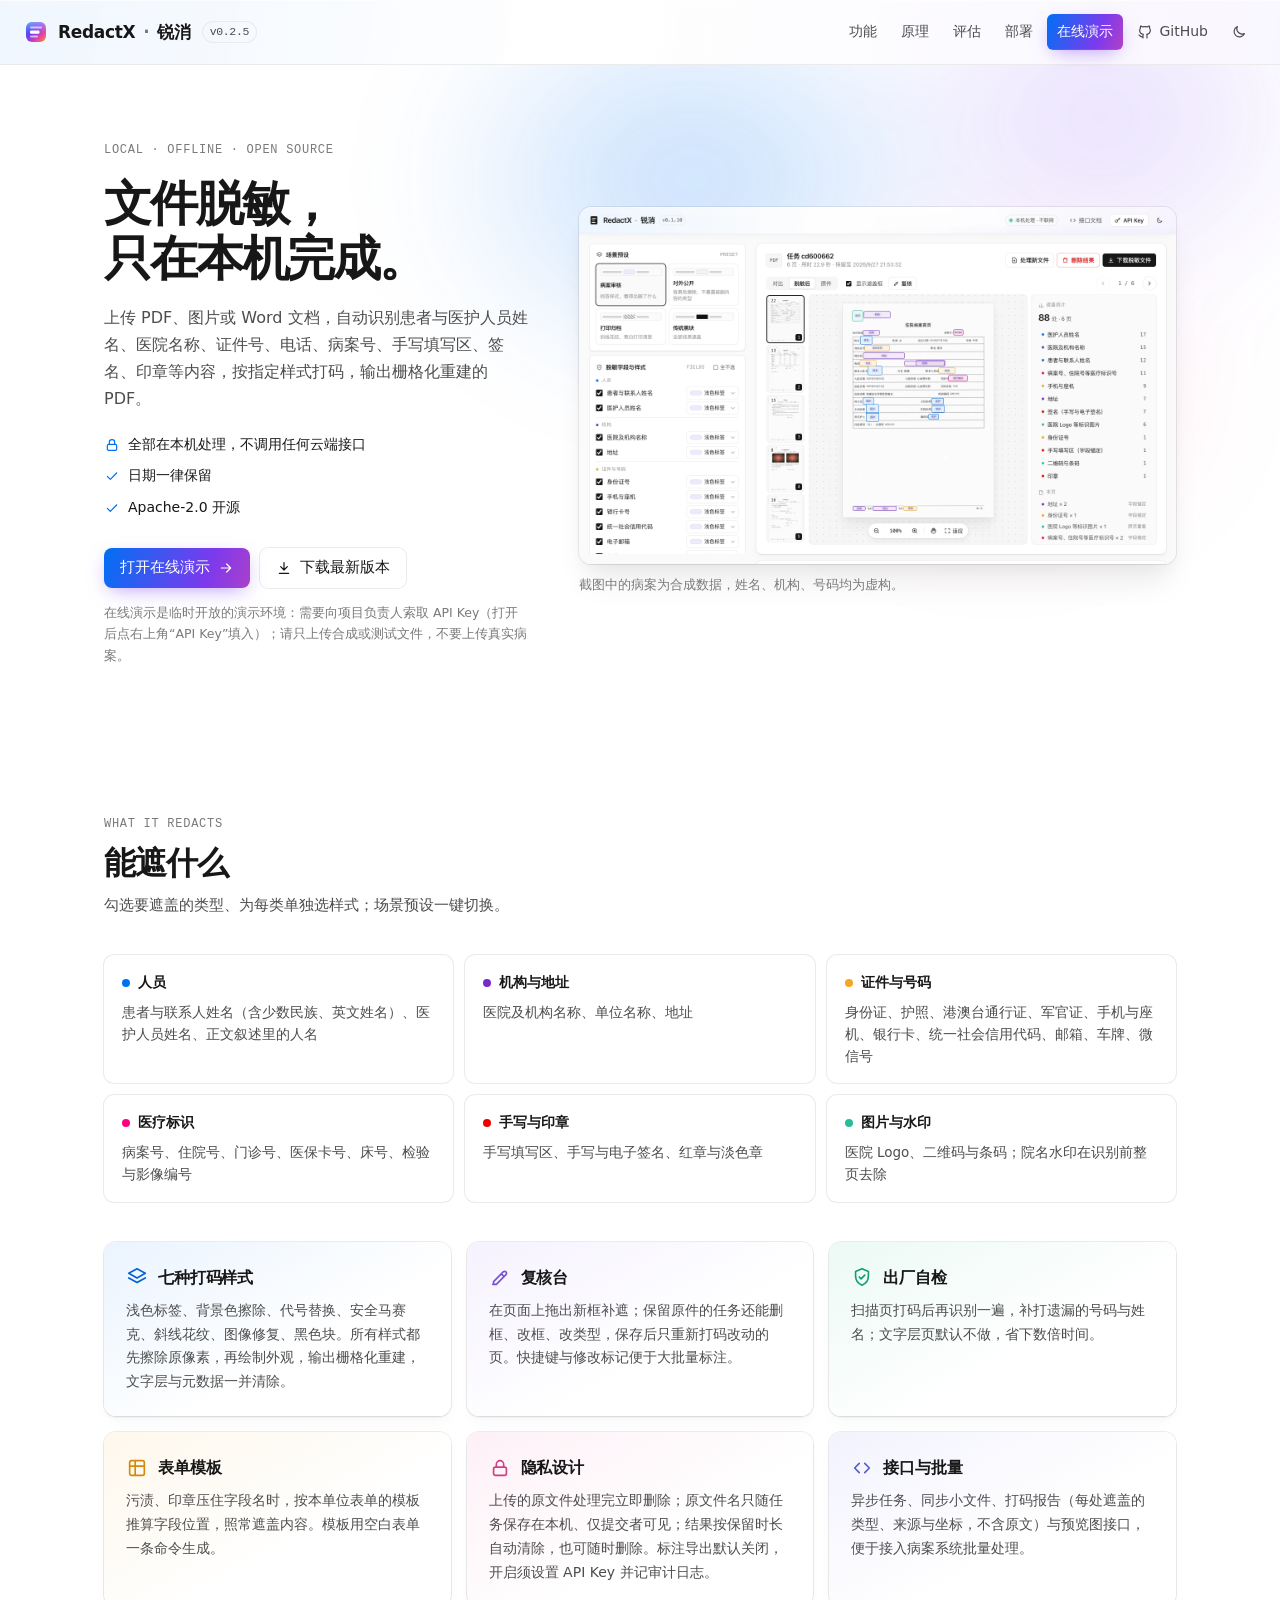
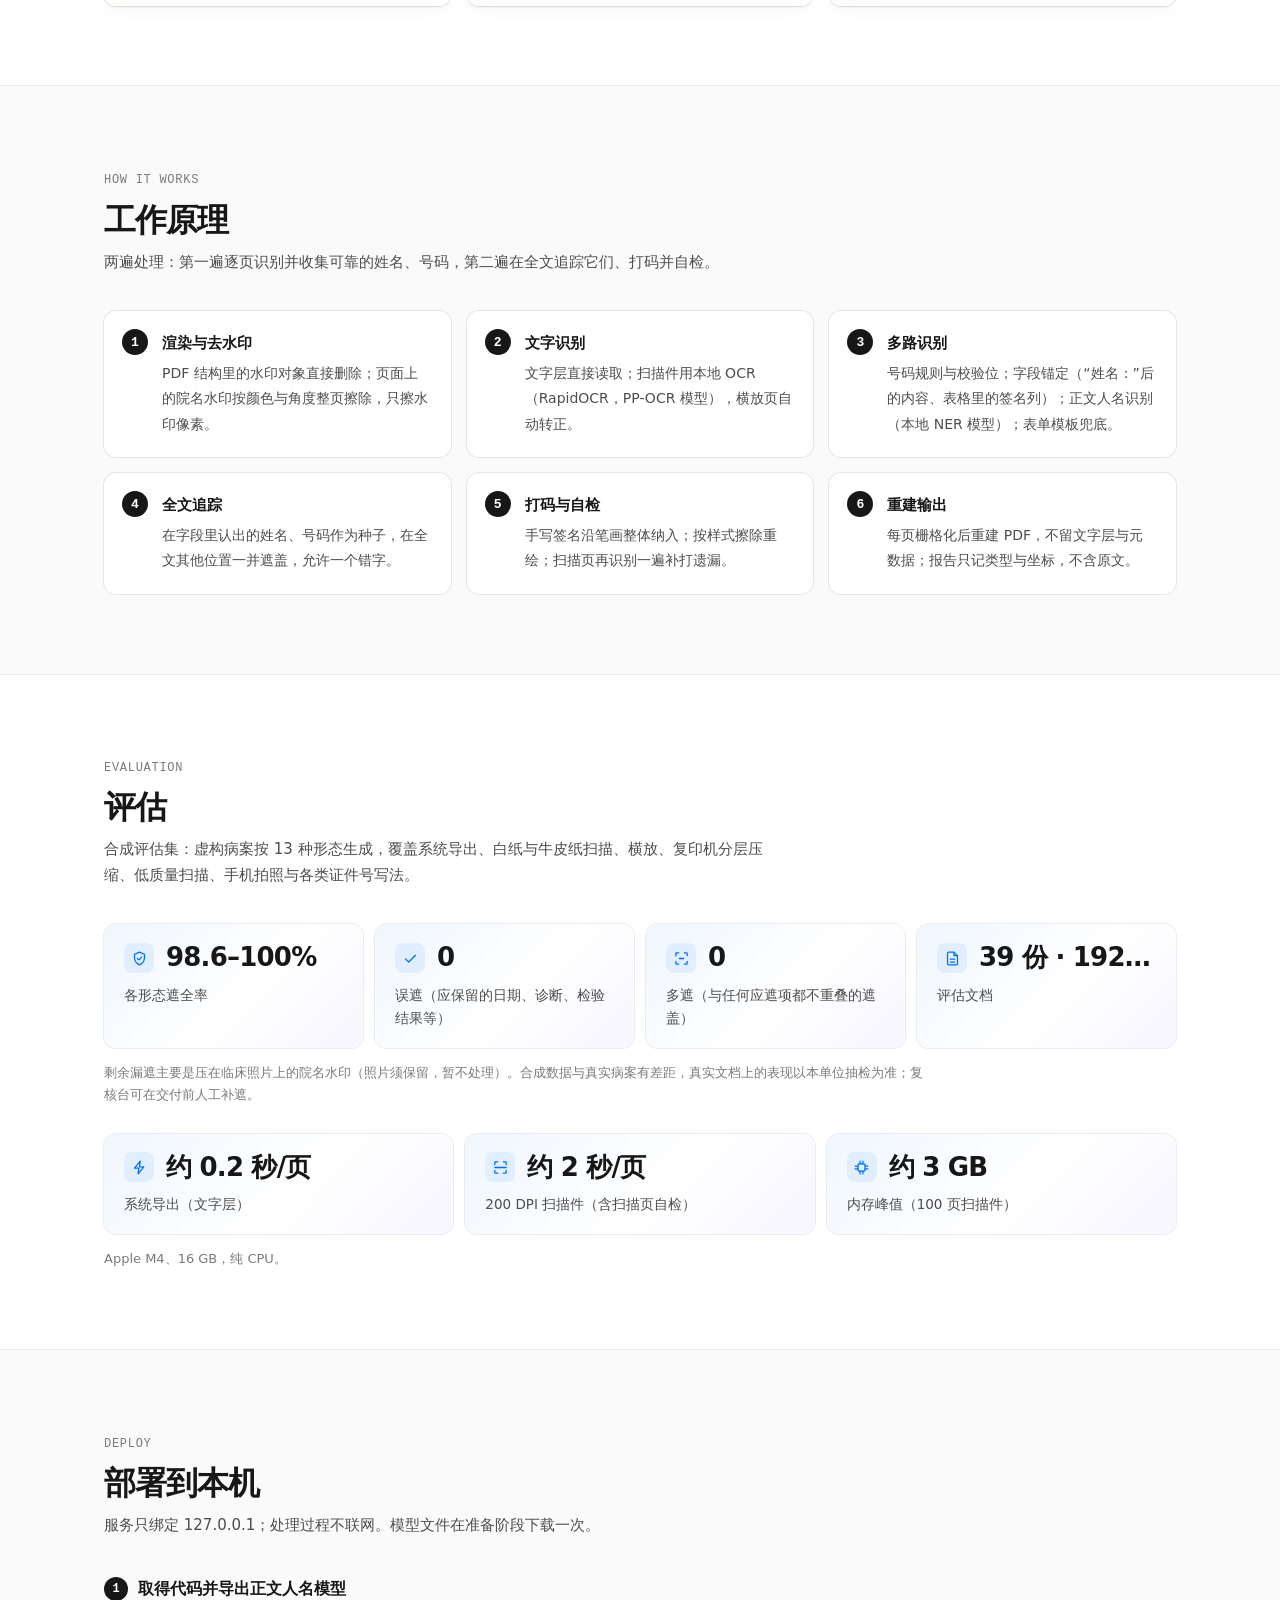
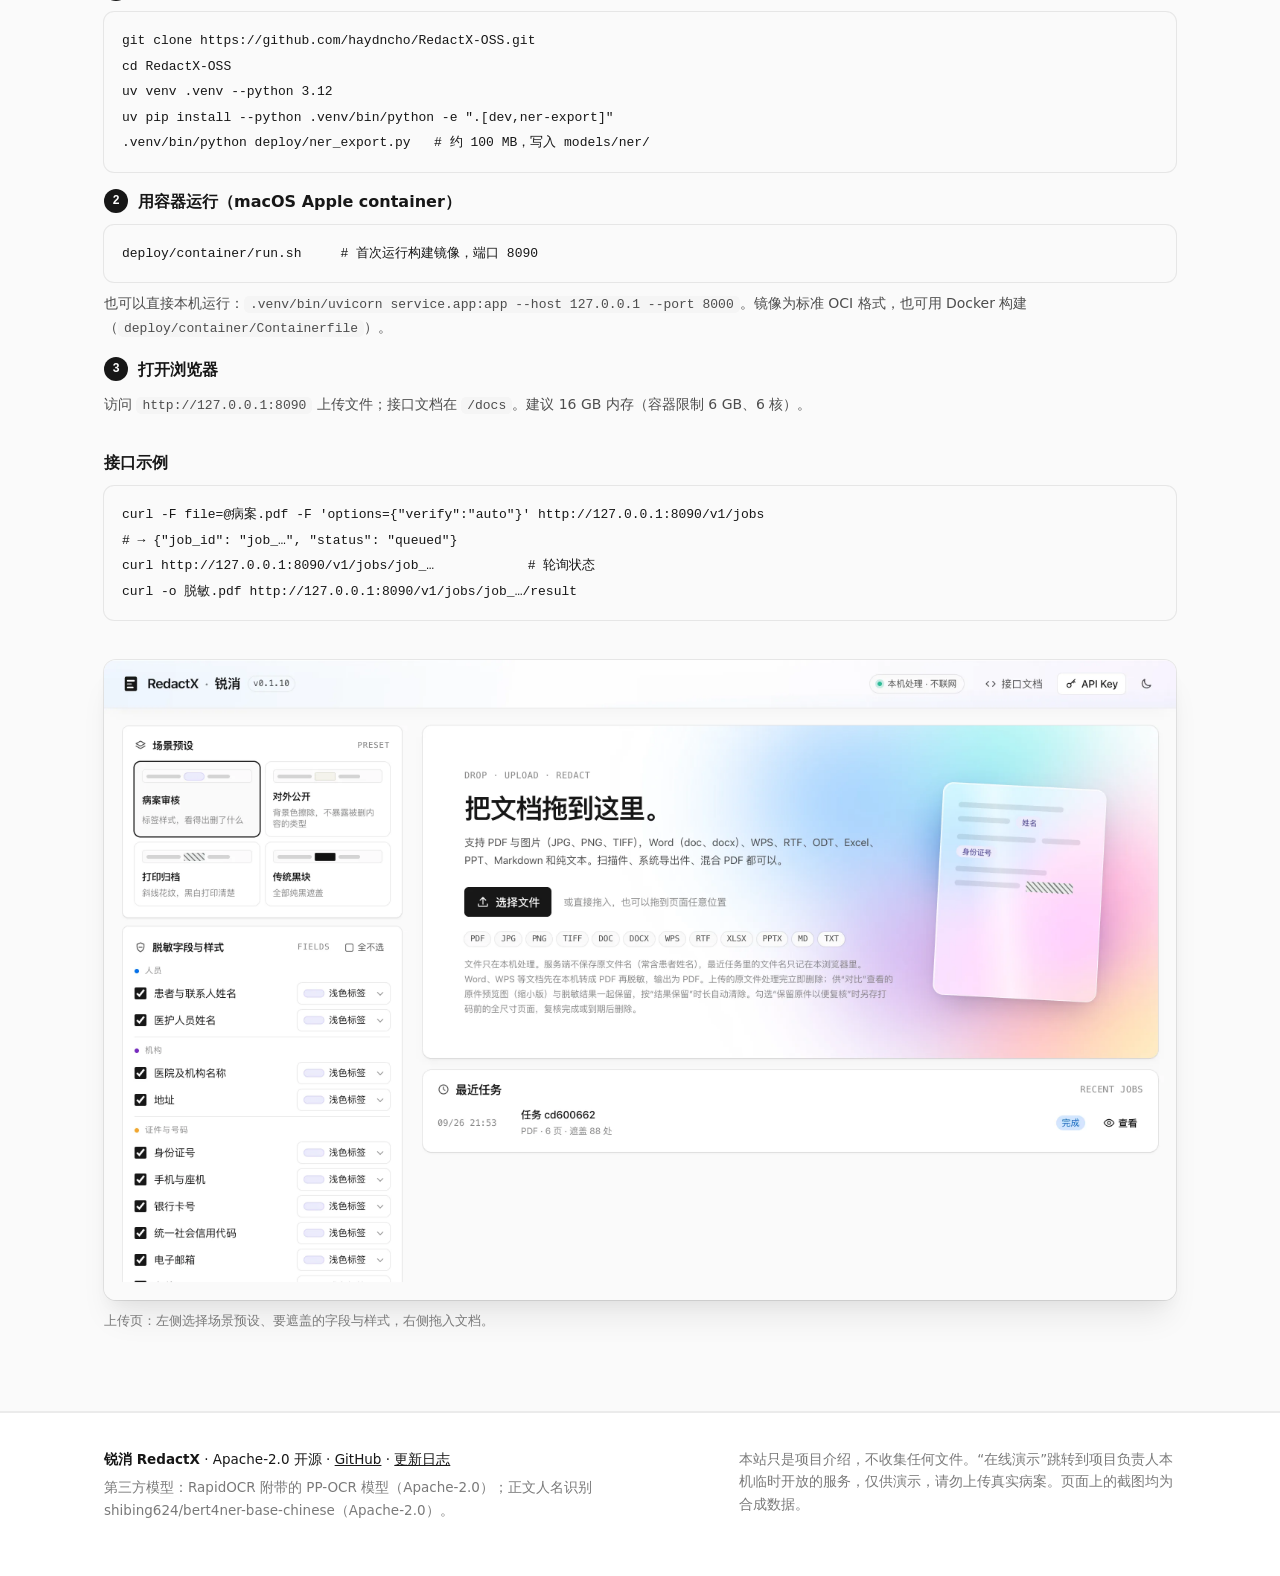
==== site/index.html @ c62e5ed7 "发布 0.2.5 Co-Authored-By: Claude Opus 5.5 <noreply@anthropic.com>" ====
<!doctype html>
<html lang="zh-CN">
<head>
<meta charset="utf-8">
<meta name="viewport" content="width=device-width, initial-scale=1">
<meta http-equiv="Content-Security-Policy" content="default-src 'none'; script-src 'self'; style-src 'self'; img-src 'self' data:; base-uri 'none'; form-action 'none'">
<meta name="referrer" content="strict-origin-when-cross-origin">
<title>锐消 RedactX</title>
<meta name="description" content="病案等文档的本地脱敏服务：全部在本机处理、不联网，自动识别姓名、证件号、电话、手写签名、印章等并打码。Apache-2.0 开源。">
<meta name="theme-color" content="#ffffff" media="(prefers-color-scheme: light)">
<meta name="theme-color" content="#0a0a0b" media="(prefers-color-scheme: dark)">
<link rel="icon" href="data:image/svg+xml,%3Csvg viewBox='0 0 24 24' xmlns='http://www.w3.org/2000/svg'%3E%3Cdefs%3E%3ClinearGradient id='f-g' x1='2' y1='2' x2='22' y2='22' gradientUnits='userSpaceOnUse'%3E%3Cstop offset='0' stop-color='%230070F3'/%3E%3Cstop offset='.45' stop-color='%237C3AED'/%3E%3Cstop offset='.75' stop-color='%23EC4899'/%3E%3Cstop offset='1' stop-color='%23F59E0B'/%3E%3C/linearGradient%3E%3ClinearGradient id='f-s' x1='12' y1='2' x2='12' y2='13' gradientUnits='userSpaceOnUse'%3E%3Cstop offset='0' stop-color='%23fff' stop-opacity='.38'/%3E%3Cstop offset='1' stop-color='%23fff' stop-opacity='0'/%3E%3C/linearGradient%3E%3C/defs%3E%3Crect x='2' y='2' width='20' height='20' rx='6' fill='url(%23f-g)'/%3E%3Crect x='2' y='2' width='20' height='20' rx='6' fill='url(%23f-s)'/%3E%3Crect x='6' y='6.6' width='12' height='2' rx='1' fill='%23fff' fill-opacity='.62'/%3E%3Crect x='6' y='10.5' width='9.5' height='3.2' rx='1.2' fill='%23fff'/%3E%3Crect x='6' y='15.6' width='8' height='2' rx='1' fill='%23fff' fill-opacity='.62'/%3E%3C/svg%3E">
<link rel="stylesheet" href="site.css">
<script src="theme.js"></script>
</head>
<body>
<svg class="sprite" aria-hidden="true"><defs>
  <symbol id="i-shield" viewBox="0 0 24 24"><path d="M12 3l7 3v5c0 4.6-3 8.3-7 10-4-1.7-7-5.4-7-10V6l7-3z"/><path d="M9 12l2 2 4-4"/></symbol>
  <symbol id="i-layers" viewBox="0 0 24 24"><path d="M12 3l9 5-9 5-9-5 9-5z"/><path d="M3 13l9 5 9-5"/></symbol>
  <symbol id="i-edit" viewBox="0 0 24 24"><path d="M4 20h4L18.5 9.5a2.1 2.1 0 0 0-3-3L5 17v3zM13.5 8.5l3 3"/></symbol>
  <symbol id="i-check" viewBox="0 0 24 24"><path d="M5 12.5l4.5 4.5L19 7.5"/></symbol>
  <symbol id="i-grid" viewBox="0 0 24 24"><rect x="4" y="4" width="16" height="16" rx="2"/><path d="M4 10h16M10 4v16"/></symbol>
  <symbol id="i-code" viewBox="0 0 24 24"><path d="M9 7l-5 5 5 5M15 7l5 5-5 5"/></symbol>
  <symbol id="i-lock" viewBox="0 0 24 24"><rect x="5" y="11" width="14" height="9" rx="2"/><path d="M8 11V8a4 4 0 0 1 8 0v3"/></symbol>
  <symbol id="i-github" viewBox="0 0 24 24"><path d="M9 19c-4 1.3-4-2-6-2.5M15 21v-3.5c0-1 .1-1.4-.5-2 2.8-.3 5.5-1.4 5.5-6a4.6 4.6 0 0 0-1.3-3.2 4.2 4.2 0 0 0-.1-3.2s-1.1-.3-3.5 1.3a12 12 0 0 0-6.2 0C6.5 2.8 5.4 3.1 5.4 3.1a4.2 4.2 0 0 0-.1 3.2A4.6 4.6 0 0 0 4 9.5c0 4.6 2.7 5.7 5.5 6-.6.6-.6 1.2-.5 2V21"/></symbol>
  <symbol id="i-download" viewBox="0 0 24 24"><path d="M12 4v11M7 10l5 5 5-5M5 20h14"/></symbol>
  <symbol id="i-moon" viewBox="0 0 24 24"><path d="M20 14.5A8 8 0 0 1 9.5 4 8 8 0 1 0 20 14.5z"/></symbol>
  <symbol id="i-sun" viewBox="0 0 24 24"><circle cx="12" cy="12" r="4"/><path d="M12 2v2M12 20v2M4.9 4.9l1.4 1.4M17.7 17.7l1.4 1.4M2 12h2M20 12h2M4.9 19.1l1.4-1.4M17.7 6.3l1.4-1.4"/></symbol>
  <symbol id="i-file" viewBox="0 0 24 24"><path d="M14 3H7a2 2 0 0 0-2 2v14a2 2 0 0 0 2 2h10a2 2 0 0 0 2-2V8z"/><path d="M14 3v5h5M9 13h6M9 17h6"/></symbol>
  <symbol id="i-frame" viewBox="0 0 24 24"><path d="M4 8V5a1 1 0 0 1 1-1h3M16 4h3a1 1 0 0 1 1 1v3M20 16v3a1 1 0 0 1-1 1h-3M8 20H5a1 1 0 0 1-1-1v-3"/><path d="M9 12h6"/></symbol>
  <symbol id="i-bolt" viewBox="0 0 24 24"><path d="M13 3L5 13h6l-1 8 8-10h-6z"/></symbol>
  <symbol id="i-scan" viewBox="0 0 24 24"><path d="M4 8V5a1 1 0 0 1 1-1h3M16 4h3a1 1 0 0 1 1 1v3M20 16v3a1 1 0 0 1-1 1h-3M8 20H5a1 1 0 0 1-1-1v-3M4 12h16"/></symbol>
  <symbol id="i-cpu" viewBox="0 0 24 24"><rect x="7" y="7" width="10" height="10" rx="1.5"/><path d="M10 3v4M14 3v4M10 17v4M14 17v4M3 10h4M3 14h4M17 10h4M17 14h4"/></symbol>
  <symbol id="i-arrow" viewBox="0 0 24 24"><path d="M5 12h14M13 6l6 6-6 6"/></symbol>
</defs></svg>

<header class="topbar">
  <a class="brand" href="#top" aria-label="锐消 RedactX 首页">
    <svg class="mark" aria-hidden="true" viewBox="0 0 24 24"><defs><linearGradient id="rxl-g" x1="2" y1="2" x2="22" y2="22" gradientUnits="userSpaceOnUse"><stop offset="0" stop-color="#0070F3"/><stop offset=".45" stop-color="#7C3AED"/><stop offset=".75" stop-color="#EC4899"/><stop offset="1" stop-color="#F59E0B"/></linearGradient><linearGradient id="rxl-s" x1="12" y1="2" x2="12" y2="13" gradientUnits="userSpaceOnUse"><stop offset="0" stop-color="#fff" stop-opacity=".38"/><stop offset="1" stop-color="#fff" stop-opacity="0"/></linearGradient></defs><rect x="2" y="2" width="20" height="20" rx="6" fill="url(#rxl-g)"/><rect x="2" y="2" width="20" height="20" rx="6" fill="url(#rxl-s)"/><rect x="6" y="6.6" width="12" height="2" rx="1" fill="#fff" fill-opacity=".62"/><rect x="6" y="10.5" width="9.5" height="3.2" rx="1.2" fill="#fff"/><rect x="6" y="15.6" width="8" height="2" rx="1" fill="#fff" fill-opacity=".62"/></svg>
    <span>RedactX</span><span class="dot">·</span><span>锐消</span><span class="ver">v0.2.5</span>
  </a>
  <nav class="nav" aria-label="页面导航">
    <a href="#features">功能</a>
    <a href="#how">原理</a>
    <a href="#eval">评估</a>
    <a href="#deploy">部署</a>
    <a class="demo-link btn-demo" href="https://redactx-oss.pages.dev/app" rel="noopener">在线演示</a>
    <a class="gh" href="https://github.com/haydncho/RedactX-OSS" rel="noopener"><svg class="ic" aria-hidden="true"><use href="#i-github"/></svg><span>GitHub</span></a>
    <button type="button" class="theme" id="theme" aria-label="切换主题"><svg class="ic sun" aria-hidden="true"><use href="#i-sun"/></svg><svg class="ic moon" aria-hidden="true"><use href="#i-moon"/></svg></button>
  </nav>
</header>

<main id="top">
  <section class="hero">
    <div class="mesh" aria-hidden="true"></div>
    <div class="wrap hero-grid">
      <div class="hero-text">
        <span class="eyebrow">LOCAL · OFFLINE · OPEN SOURCE</span>
        <h1>文件脱敏，<br>只在本机完成。</h1>
        <p class="lead">上传 PDF、图片或 Word 文档，自动识别患者与医护人员姓名、医院名称、证件号、电话、病案号、手写填写区、签名、印章等内容，按指定样式打码，输出栅格化重建的 PDF。</p>
        <ul class="pills" aria-label="要点">
          <li><svg class="ic" aria-hidden="true"><use href="#i-lock"/></svg>全部在本机处理，不调用任何云端接口</li>
          <li><svg class="ic" aria-hidden="true"><use href="#i-check"/></svg>日期一律保留</li>
          <li><svg class="ic" aria-hidden="true"><use href="#i-check"/></svg>Apache-2.0 开源</li>
        </ul>
        <div class="cta">
          <a class="btn primary btn-demo" href="https://redactx-oss.pages.dev/app" rel="noopener">打开在线演示<svg class="ic" aria-hidden="true"><use href="#i-arrow"/></svg></a>
          <a class="btn" href="https://github.com/haydncho/RedactX-OSS/releases/latest" rel="noopener"><svg class="ic" aria-hidden="true"><use href="#i-download"/></svg>下载最新版本</a>
        </div>
        <p class="demo-note">在线演示是临时开放的演示环境：需要向项目负责人索取 API Key（打开后点右上角“API Key”填入）；请只上传合成或测试文件，不要上传真实病案。</p>
      </div>
      <figure class="hero-shot">
        <img class="shot light" src="images/result-light.webp" width="1440" height="860" alt="锐消 Web 页：脱敏后的病案首页，姓名、证件号、电话等处换成了浅色标签，右侧为遮盖统计" fetchpriority="high">
        <img class="shot dark" src="images/result-dark.webp" width="1440" height="860" alt="锐消 Web 页的深色主题" loading="lazy">
        <figcaption>截图中的病案为合成数据，姓名、机构、号码均为虚构。</figcaption>
      </figure>
    </div>
  </section>

  <section id="features" class="section">
    <div class="wrap">
      <div class="head"><span class="eyebrow">WHAT IT REDACTS</span><h2>能遮什么</h2><p>勾选要遮盖的类型、为每类单独选样式；场景预设一键切换。</p></div>
      <div class="groups">
        <div class="group"><h3><i class="g-people"></i>人员</h3><p>患者与联系人姓名（含少数民族、英文姓名）、医护人员姓名、正文叙述里的人名</p></div>
        <div class="group"><h3><i class="g-org"></i>机构与地址</h3><p>医院及机构名称、单位名称、地址</p></div>
        <div class="group"><h3><i class="g-numbers"></i>证件与号码</h3><p>身份证、护照、港澳台通行证、军官证、手机与座机、银行卡、统一社会信用代码、邮箱、车牌、微信号</p></div>
        <div class="group"><h3><i class="g-medical"></i>医疗标识</h3><p>病案号、住院号、门诊号、医保卡号、床号、检验与影像编号</p></div>
        <div class="group"><h3><i class="g-handwriting"></i>手写与印章</h3><p>手写填写区、手写与电子签名、红章与淡色章</p></div>
        <div class="group"><h3><i class="g-images"></i>图片与水印</h3><p>医院 Logo、二维码与条码；院名水印在识别前整页去除</p></div>
      </div>

      <div class="cards">
        <article class="card"><div class="card-head"><svg class="ic" aria-hidden="true"><use href="#i-layers"/></svg><h3>七种打码样式</h3></div><p>浅色标签、背景色擦除、代号替换、安全马赛克、斜线花纹、图像修复、黑色块。所有样式都先擦除原像素，再绘制外观，输出栅格化重建，文字层与元数据一并清除。</p></article>
        <article class="card"><div class="card-head"><svg class="ic" aria-hidden="true"><use href="#i-edit"/></svg><h3>复核台</h3></div><p>在页面上拖出新框补遮；保留原件的任务还能删框、改框、改类型，保存后只重新打码改动的页。快捷键与修改标记便于大批量标注。</p></article>
        <article class="card"><div class="card-head"><svg class="ic" aria-hidden="true"><use href="#i-shield"/></svg><h3>出厂自检</h3></div><p>扫描页打码后再识别一遍，补打遗漏的号码与姓名；文字层页默认不做，省下数倍时间。</p></article>
        <article class="card"><div class="card-head"><svg class="ic" aria-hidden="true"><use href="#i-grid"/></svg><h3>表单模板</h3></div><p>污渍、印章压住字段名时，按本单位表单的模板推算字段位置，照常遮盖内容。模板用空白表单一条命令生成。</p></article>
        <article class="card"><div class="card-head"><svg class="ic" aria-hidden="true"><use href="#i-lock"/></svg><h3>隐私设计</h3></div><p>上传的原文件处理完立即删除；原文件名只随任务保存在本机、仅提交者可见；结果按保留时长自动清除，也可随时删除。标注导出默认关闭，开启须设置 API Key 并记审计日志。</p></article>
        <article class="card"><div class="card-head"><svg class="ic" aria-hidden="true"><use href="#i-code"/></svg><h3>接口与批量</h3></div><p>异步任务、同步小文件、打码报告（每处遮盖的类型、来源与坐标，不含原文）与预览图接口，便于接入病案系统批量处理。</p></article>
      </div>
    </div>
  </section>

  <section id="how" class="section alt">
    <div class="wrap">
      <div class="head"><span class="eyebrow">HOW IT WORKS</span><h2>工作原理</h2><p>两遍处理：第一遍逐页识别并收集可靠的姓名、号码，第二遍在全文追踪它们、打码并自检。</p></div>
      <ol class="steps">
        <li><b>渲染与去水印</b><span>PDF 结构里的水印对象直接删除；页面上的院名水印按颜色与角度整页擦除，只擦水印像素。</span></li>
        <li><b>文字识别</b><span>文字层直接读取；扫描件用本地 OCR（RapidOCR，PP-OCR 模型），横放页自动转正。</span></li>
        <li><b>多路识别</b><span>号码规则与校验位；字段锚定（“姓名：”后的内容、表格里的签名列）；正文人名识别（本地 NER 模型）；表单模板兜底。</span></li>
        <li><b>全文追踪</b><span>在字段里认出的姓名、号码作为种子，在全文其他位置一并遮盖，允许一个错字。</span></li>
        <li><b>打码与自检</b><span>手写签名沿笔画整体纳入；按样式擦除重绘；扫描页再识别一遍补打遗漏。</span></li>
        <li><b>重建输出</b><span>每页栅格化后重建 PDF，不留文字层与元数据；报告只记类型与坐标，不含原文。</span></li>
      </ol>
    </div>
  </section>

  <section id="eval" class="section">
    <div class="wrap">
      <div class="head"><span class="eyebrow">EVALUATION</span><h2>评估</h2><p>合成评估集：虚构病案按 13 种形态生成，覆盖系统导出、白纸与牛皮纸扫描、横放、复印机分层压缩、低质量扫描、手机拍照与各类证件号写法。</p></div>
      <div class="stats">
        <div class="stat"><span class="stat-ic"><svg class="ic" aria-hidden="true"><use href="#i-shield"/></svg></span><b>98.6–100%</b><span>各形态遮全率</span></div>
        <div class="stat"><span class="stat-ic"><svg class="ic" aria-hidden="true"><use href="#i-check"/></svg></span><b>0</b><span>误遮（应保留的日期、诊断、检验结果等）</span></div>
        <div class="stat"><span class="stat-ic"><svg class="ic" aria-hidden="true"><use href="#i-frame"/></svg></span><b>0</b><span>多遮（与任何应遮项都不重叠的遮盖）</span></div>
        <div class="stat"><span class="stat-ic"><svg class="ic" aria-hidden="true"><use href="#i-file"/></svg></span><b>39 份 · 192 页</b><span>评估文档</span></div>
      </div>
      <p class="note">剩余漏遮主要是压在临床照片上的院名水印（照片须保留，暂不处理）。合成数据与真实病案有差距，真实文档上的表现以本单位抽检为准；复核台可在交付前人工补遮。</p>
      <div class="perf">
        <div class="stat"><span class="stat-ic"><svg class="ic" aria-hidden="true"><use href="#i-bolt"/></svg></span><b>约 0.2 秒/页</b><span>系统导出（文字层）</span></div>
        <div class="stat"><span class="stat-ic"><svg class="ic" aria-hidden="true"><use href="#i-scan"/></svg></span><b>约 2 秒/页</b><span>200 DPI 扫描件（含扫描页自检）</span></div>
        <div class="stat"><span class="stat-ic"><svg class="ic" aria-hidden="true"><use href="#i-cpu"/></svg></span><b>约 3 GB</b><span>内存峰值（100 页扫描件）</span></div>
      </div>
      <p class="note">Apple M4、16 GB，纯 CPU。</p>
    </div>
  </section>

  <section id="deploy" class="section alt">
    <div class="wrap">
      <div class="head"><span class="eyebrow">DEPLOY</span><h2>部署到本机</h2><p>服务只绑定 127.0.0.1；处理过程不联网。模型文件在准备阶段下载一次。</p></div>
      <div class="deploy">
        <div class="step">
          <h3><span class="n">1</span>取得代码并导出正文人名模型</h3>
<pre><code>git clone https://github.com/haydncho/RedactX-OSS.git
cd RedactX-OSS
uv venv .venv --python 3.12
uv pip install --python .venv/bin/python -e ".[dev,ner-export]"
.venv/bin/python deploy/ner_export.py   # 约 100 MB，写入 models/ner/</code></pre>
        </div>
        <div class="step">
          <h3><span class="n">2</span>用容器运行（macOS Apple container）</h3>
<pre><code>deploy/container/run.sh     # 首次运行构建镜像，端口 8090</code></pre>
          <p>也可以直接本机运行：<code>.venv/bin/uvicorn service.app:app --host 127.0.0.1 --port 8000</code>。镜像为标准 OCI 格式，也可用 Docker 构建（<code>deploy/container/Containerfile</code>）。</p>
        </div>
        <div class="step">
          <h3><span class="n">3</span>打开浏览器</h3>
          <p>访问 <code>http://127.0.0.1:8090</code> 上传文件；接口文档在 <code>/docs</code>。建议 16 GB 内存（容器限制 6 GB、6 核）。</p>
        </div>
      </div>
      <div class="api">
        <h3>接口示例</h3>
<pre><code>curl -F file=@病案.pdf -F 'options={"verify":"auto"}' http://127.0.0.1:8090/v1/jobs
# → {"job_id": "job_…", "status": "queued"}
curl http://127.0.0.1:8090/v1/jobs/job_…            # 轮询状态
curl -o 脱敏.pdf http://127.0.0.1:8090/v1/jobs/job_…/result</code></pre>
      </div>
      <figure class="shot-wide">
        <img src="images/upload.webp" width="1440" height="860" alt="上传页：左侧选择场景预设与脱敏字段，右侧拖入文档" loading="lazy">
        <figcaption>上传页：左侧选择场景预设、要遮盖的字段与样式，右侧拖入文档。</figcaption>
      </figure>
    </div>
  </section>
</main>

<footer class="footer">
  <div class="wrap foot-grid">
    <div>
      <p><b>锐消 RedactX</b> · Apache-2.0 开源 · <a href="https://github.com/haydncho/RedactX-OSS" rel="noopener">GitHub</a> · <a href="https://github.com/haydncho/RedactX-OSS/blob/main/CHANGELOG.md" rel="noopener">更新日志</a></p>
      <p class="muted">第三方模型：RapidOCR 附带的 PP-OCR 模型（Apache-2.0）；正文人名识别 shibing624/bert4ner-base-chinese（Apache-2.0）。</p>
    </div>
    <p class="muted">本站只是项目介绍，不收集任何文件。“在线演示”跳转到项目负责人本机临时开放的服务，仅供演示，请勿上传真实病案。页面上的截图均为合成数据。</p>
  </div>
</footer>

</body>
</html>
---- site/site.css ----
/* 锐消 RedactX 介绍站：与应用本身同一套设计语言（近白画布、墨黑主操作、细描边加多层淡阴影、等宽字体做技术标签）。
   全部使用系统字体，不加载外部资源。 */
:root {
  --canvas: #ffffff;
  --canvas-soft: #fafafa;
  --canvas-soft-2: #f5f5f5;
  --ink: #171717;
  --body: #4d4d4d;
  --mute: #7a7a7a;
  --hairline: #ebebeb;
  --primary: #171717;
  --on-primary: #ffffff;
  --link: #0070f3;
  --ring: 0 0 0 1px rgba(0, 0, 0, .08);
  --e4: 0 2px 2px rgba(0, 0, 0, .04), 0 8px 16px -4px rgba(0, 0, 0, .04), var(--ring);
  --e5: 0 1px 1px rgba(0, 0, 0, .02), 0 8px 16px -4px rgba(0, 0, 0, .04), 0 24px 32px -8px rgba(0, 0, 0, .08), var(--ring);
  --c-people: #0070f3;
  --c-org: #7928ca;
  --c-numbers: #f5a623;
  --c-medical: #ff0080;
  --c-handwriting: #ee0000;
  --c-images: #29bc9b;
  --code-bg: #fafafa;
  --glass-hi: rgba(255, 255, 255, .7);
  --sans: -apple-system, BlinkMacSystemFont, "SF Pro Text", "PingFang SC", "Hiragino Sans GB", "Noto Sans CJK SC", "Microsoft YaHei", system-ui, sans-serif;
  --mono: ui-monospace, "SF Mono", SFMono-Regular, Menlo, Monaco, "Noto Sans Mono CJK SC", monospace;
  color-scheme: light;
}
:root[data-theme="dark"] {
  --canvas: #0a0a0b;
  --canvas-soft: #111113;
  --canvas-soft-2: #18181b;
  --ink: #ededed;
  --body: #a1a1a1;
  --mute: #8a8a8a;
  --hairline: #26262a;
  --primary: #ededed;
  --on-primary: #0a0a0b;
  --link: #4ea1ff;
  --ring: 0 0 0 1px rgba(255, 255, 255, .09);
  --e4: 0 8px 16px -4px rgba(0, 0, 0, .5), var(--ring);
  --e5: 0 24px 40px -12px rgba(0, 0, 0, .7), var(--ring);
  --code-bg: #111113;
  --glass-hi: rgba(255, 255, 255, .06);
  color-scheme: dark;
}

* { box-sizing: border-box; }
html { scroll-behavior: smooth; scroll-padding-top: 72px; }
body { margin: 0; background: var(--canvas); color: var(--ink); font: 15px/1.7 var(--sans); -webkit-font-smoothing: antialiased; }
a { color: inherit; }
img { max-width: 100%; height: auto; display: block; }
code { font: 13px/1.6 var(--mono); }
.ic { width: 16px; height: 16px; flex: none; fill: none; stroke: currentColor; stroke-width: 1.8; stroke-linecap: round; stroke-linejoin: round; }
.sprite { position: absolute; width: 0; height: 0; }
.wrap { max-width: 1120px; margin: 0 auto; padding: 0 24px; }
.eyebrow { font: 500 12px/16px var(--mono); letter-spacing: .06em; color: var(--mute); }

/* 顶栏：液态玻璃 */
.topbar { position: sticky; top: 0; z-index: 10; height: 64px; display: flex; align-items: center; justify-content: space-between; gap: 16px; padding: 0 24px;
  background: linear-gradient(100deg, color-mix(in srgb, var(--link) 6%, transparent), transparent 45%, color-mix(in srgb, #8b5cf6 5%, transparent)), color-mix(in srgb, var(--canvas) 72%, transparent);
  -webkit-backdrop-filter: blur(20px) saturate(180%); backdrop-filter: blur(20px) saturate(180%);
  box-shadow: inset 0 1px 0 var(--glass-hi), 0 1px 0 var(--hairline); }
.brand { display: flex; align-items: center; gap: 8px; text-decoration: none; font-weight: 600; font-size: 17px; letter-spacing: -.02em; white-space: nowrap; }
.brand .dot { color: var(--mute); }
.mark { width: 24px; height: 24px; margin-right: 2px; }
.ver { font: 500 11.5px/1 var(--mono); color: var(--body); padding: 4px 7px; border-radius: 9999px; box-shadow: 0 0 0 1px var(--hairline); margin-left: 4px; }
.nav { display: flex; align-items: center; gap: 4px; }
.nav a { text-decoration: none; color: var(--body); font-size: 14px; padding: 6px 10px; border-radius: 6px; display: inline-flex; align-items: center; gap: 6px; }
.nav a:hover { color: var(--ink); background: var(--canvas-soft-2); }
.theme { border: 0; background: none; color: var(--body); width: 34px; height: 34px; border-radius: 8px; display: grid; place-items: center; cursor: pointer; }
.theme:hover { color: var(--ink); background: var(--canvas-soft-2); }
.theme .sun, [data-theme="dark"] .theme .moon { display: none; }
[data-theme="dark"] .theme .sun { display: block; }

/* 首屏 */
.hero { position: relative; overflow: hidden; padding: 72px 0 64px; }
.mesh { position: absolute; inset: -20% -10% auto 30%; height: 620px; pointer-events: none; opacity: .55; filter: blur(60px);
  background: radial-gradient(40% 50% at 30% 40%, color-mix(in srgb, var(--link) 45%, transparent), transparent 70%),
              radial-gradient(35% 45% at 70% 30%, rgba(139, 92, 246, .4), transparent 70%),
              radial-gradient(35% 40% at 60% 75%, rgba(255, 0, 128, .22), transparent 70%); }
[data-theme="dark"] .mesh { opacity: .35; }
.hero-grid { position: relative; display: grid; grid-template-columns: minmax(0, 5fr) minmax(0, 7fr); gap: 48px; align-items: center; }
.hero h1 { font-size: 48px; line-height: 1.15; letter-spacing: -.045em; margin: 14px 0 18px; font-weight: 650; }
.lead { color: var(--body); font-size: 16px; margin: 0 0 20px; }
.pills { list-style: none; padding: 0; margin: 0 0 28px; display: grid; gap: 8px; }
.pills li { display: flex; align-items: center; gap: 8px; font-size: 14px; color: var(--ink); }
.pills .ic { color: var(--link); }
.cta { display: flex; flex-wrap: wrap; gap: 10px; }
.btn { display: inline-flex; align-items: center; gap: 8px; height: 40px; padding: 0 16px; border-radius: 8px; text-decoration: none; font-size: 15px; font-weight: 500;
  box-shadow: 0 0 0 1px var(--hairline); background: var(--canvas); color: var(--ink); transition: background .15s; }
.btn:hover { background: var(--canvas-soft-2); }
.btn.primary { background: var(--primary); color: var(--on-primary); box-shadow: none; }
.btn.primary:hover { background: color-mix(in srgb, var(--primary) 85%, var(--canvas)); }
.demo-note { margin: 14px 0 0; font-size: 12.5px; color: var(--mute); max-width: 460px; }
.nav a.demo-link { color: var(--ink); box-shadow: 0 0 0 1px var(--hairline); }
/* 在线演示：流动渐变 + 扫光，悬停时上浮、箭头右移 */
.btn.btn-demo, .nav a.btn-demo { position: relative; overflow: hidden; isolation: isolate; border: 0;
  background: linear-gradient(110deg, #0070f3, #7c3aed, #ec4899, #f59e0b, #0070f3) 0 50% / 300% 100%;
  color: #fff !important; box-shadow: 0 6px 20px -6px rgba(124, 58, 237, .55) !important;
  animation: demo-flow 8s linear infinite; transition: transform .2s ease, box-shadow .2s ease; }
.btn-demo::after { content: ""; position: absolute; inset: 0; z-index: -1; pointer-events: none;
  background: linear-gradient(100deg, transparent 30%, rgba(255, 255, 255, .45) 50%, transparent 70%) -150% 0 / 60% 100% no-repeat;
  animation: demo-shine 3.2s ease-in-out infinite; }
.btn.primary.btn-demo:hover, .nav a.btn-demo:hover { background: linear-gradient(110deg, #0070f3, #7c3aed, #ec4899, #f59e0b, #0070f3) 0 50% / 300% 100%;
  transform: translateY(-1px); box-shadow: 0 10px 28px -6px rgba(236, 72, 153, .6) !important; color: #fff; }
.btn-demo .ic { transition: transform .2s ease; }
.btn-demo:hover .ic { transform: translateX(3px); }
.btn-demo:focus-visible { outline: 2px solid #7c3aed; outline-offset: 2px; }
@keyframes demo-flow { to { background-position: 300% 50%; } }
@keyframes demo-shine { 0%, 55% { background-position: -150% 0; } 100% { background-position: 250% 0; } }
@media (prefers-reduced-motion: reduce) {
  .btn-demo, .btn-demo::after { animation: none; }
  .btn-demo, .btn-demo .ic { transition: none; }
}
.hero-shot { margin: 0; }
.hero-shot img, .shot-wide img { border-radius: 12px; box-shadow: var(--e5); }
.shot.dark, [data-theme="dark"] .shot.light { display: none; }
[data-theme="dark"] .shot.dark { display: block; }
figcaption { font-size: 12.5px; color: var(--mute); margin-top: 10px; }

/* 分区 */
.section { padding: 80px 0; }
.section.alt { background: var(--canvas-soft); box-shadow: 0 -1px 0 var(--hairline), 0 1px 0 var(--hairline); }
.head { max-width: 680px; margin-bottom: 36px; }
.head h2 { font-size: 32px; line-height: 1.25; letter-spacing: -.035em; margin: 8px 0 10px; font-weight: 650; }
.head p { color: var(--body); margin: 0; }

.groups { display: grid; grid-template-columns: repeat(3, minmax(0, 1fr)); gap: 12px; margin-bottom: 40px; }
.group { padding: 16px 18px; border-radius: 10px; box-shadow: var(--ring); background: var(--canvas); }
.group h3 { display: flex; align-items: center; gap: 8px; font-size: 14px; margin: 0 0 6px; }
.group h3 i { width: 8px; height: 8px; border-radius: 50%; }
.g-people { background: var(--c-people); } .g-org { background: var(--c-org); } .g-numbers { background: var(--c-numbers); }
.g-medical { background: var(--c-medical); } .g-handwriting { background: var(--c-handwriting); } .g-images { background: var(--c-images); }
.group p { margin: 0; color: var(--body); font-size: 13.5px; line-height: 1.65; }

.cards { display: grid; grid-template-columns: repeat(3, minmax(0, 1fr)); gap: 16px; }
.card { --tint: var(--link); padding: 22px; border-radius: 12px; box-shadow: var(--e4);
  background: linear-gradient(150deg, color-mix(in srgb, var(--tint) 8%, var(--canvas)) 0%, var(--canvas) 60%); }
/* 功能卡片各用一种淡淡的色调 */
.cards .card:nth-child(1) { --tint: #0070f3; }
.cards .card:nth-child(2) { --tint: #8b5cf6; }
.cards .card:nth-child(3) { --tint: #10b981; }
.cards .card:nth-child(4) { --tint: #f59e0b; }
.cards .card:nth-child(5) { --tint: #ec4899; }
.cards .card:nth-child(6) { --tint: #6366f1; }
.card-head .ic { color: color-mix(in srgb, var(--tint) 85%, var(--ink)); }
.card-head { display: flex; align-items: center; gap: 10px; margin-bottom: 8px; }
.card-head .ic { width: 22px; height: 22px; }
.card h3 { font-size: 16px; margin: 0; letter-spacing: -.01em; }
.card p { margin: 0; color: var(--body); font-size: 14px; }

.steps { counter-reset: s; list-style: none; padding: 0; margin: 0; display: grid; grid-template-columns: repeat(3, minmax(0, 1fr)); gap: 16px; }
.steps li { counter-increment: s; position: relative; padding: 20px 20px 20px 58px; border-radius: 12px; background: var(--canvas); box-shadow: var(--ring); }
.steps li::before { content: counter(s); position: absolute; left: 18px; top: 18px; width: 26px; height: 26px; border-radius: 50%; display: grid; place-items: center;
  font: 600 13px/1 var(--mono); background: var(--primary); color: var(--on-primary); }
.steps b { display: block; margin-bottom: 4px; }
.steps span { color: var(--body); font-size: 14px; }

.stats, .perf { display: grid; grid-template-columns: repeat(4, minmax(0, 1fr)); gap: 12px; }
.perf { grid-template-columns: repeat(3, minmax(0, 1fr)); margin-top: 28px; }
.stat, .perf > div { position: relative; padding: 18px 20px; border-radius: 12px; box-shadow: var(--ring);
  display: grid; grid-template-columns: auto minmax(0, 1fr); align-items: center; column-gap: 12px; row-gap: 10px; align-content: start;
  background: linear-gradient(135deg, color-mix(in srgb, var(--link) 6%, var(--canvas)) 0%, var(--canvas) 55%, color-mix(in srgb, #8b5cf6 6%, var(--canvas)) 100%); }
.stat-ic { display: grid; place-items: center; width: 30px; height: 30px; border-radius: 8px;
  background: color-mix(in srgb, var(--link) 12%, var(--canvas)); color: var(--link); }
.stat-ic .ic { width: 17px; height: 17px; }
.stat b, .perf b { display: block; font: 600 26px/1.2 var(--sans); letter-spacing: -.03em; white-space: nowrap; overflow: hidden; text-overflow: ellipsis; }
.stat > span:not(.stat-ic), .perf > div > span:not(.stat-ic) { grid-column: 1 / -1; color: var(--body); font-size: 13.5px; }
.note { color: var(--mute); font-size: 13px; margin: 14px 0 0; max-width: 820px; }

.deploy { display: grid; grid-template-columns: minmax(0, 1fr); gap: 16px; }
.step, .api { min-width: 0; }
.step h3 { display: flex; align-items: center; gap: 10px; font-size: 16px; margin: 0 0 10px; }
.step .n { width: 24px; height: 24px; border-radius: 50%; display: grid; place-items: center; font: 600 12px/1 var(--mono); background: var(--primary); color: var(--on-primary); }
.step p { color: var(--body); font-size: 14px; margin: 10px 0 0; }
.step p code, .api p code { background: var(--canvas-soft-2); padding: 1px 6px; border-radius: 5px; overflow-wrap: anywhere; }
pre { margin: 0; padding: 16px 18px; border-radius: 10px; background: var(--code-bg); box-shadow: var(--ring); overflow-x: auto; }
pre code { color: var(--ink); white-space: pre; }
.api { margin-top: 32px; }
.api h3 { font-size: 16px; margin: 0 0 10px; }
.shot-wide { margin: 40px 0 0; }

.footer { padding: 36px 0 48px; box-shadow: 0 -1px 0 var(--hairline); }
.foot-grid { display: grid; grid-template-columns: minmax(0, 1.4fr) minmax(0, 1fr); gap: 24px; font-size: 13.5px; }
.foot-grid p { margin: 0 0 6px; }
.muted { color: var(--mute); }

@media (max-width: 900px) {
  .hero-grid { grid-template-columns: minmax(0, 1fr); }
  .hero h1 { font-size: 38px; }
  .groups, .cards, .steps { grid-template-columns: minmax(0, 1fr) minmax(0, 1fr); }
  .stats { grid-template-columns: repeat(2, minmax(0, 1fr)); }
  .foot-grid { grid-template-columns: minmax(0, 1fr); }
}
@media (max-width: 640px) {
  .wrap { padding: 0 16px; }
  .topbar { padding: 0 16px; }
  .nav a:not(.gh):not(.demo-link) { display: none; }
  .nav .gh span { display: none; }
  .ver { display: none; }
  .hero { padding: 48px 0 40px; }
  .hero h1 { font-size: 32px; }
  .section { padding: 56px 0; }
  .head h2 { font-size: 26px; }
  .groups, .cards, .steps, .perf, .stats { grid-template-columns: minmax(0, 1fr); }
}
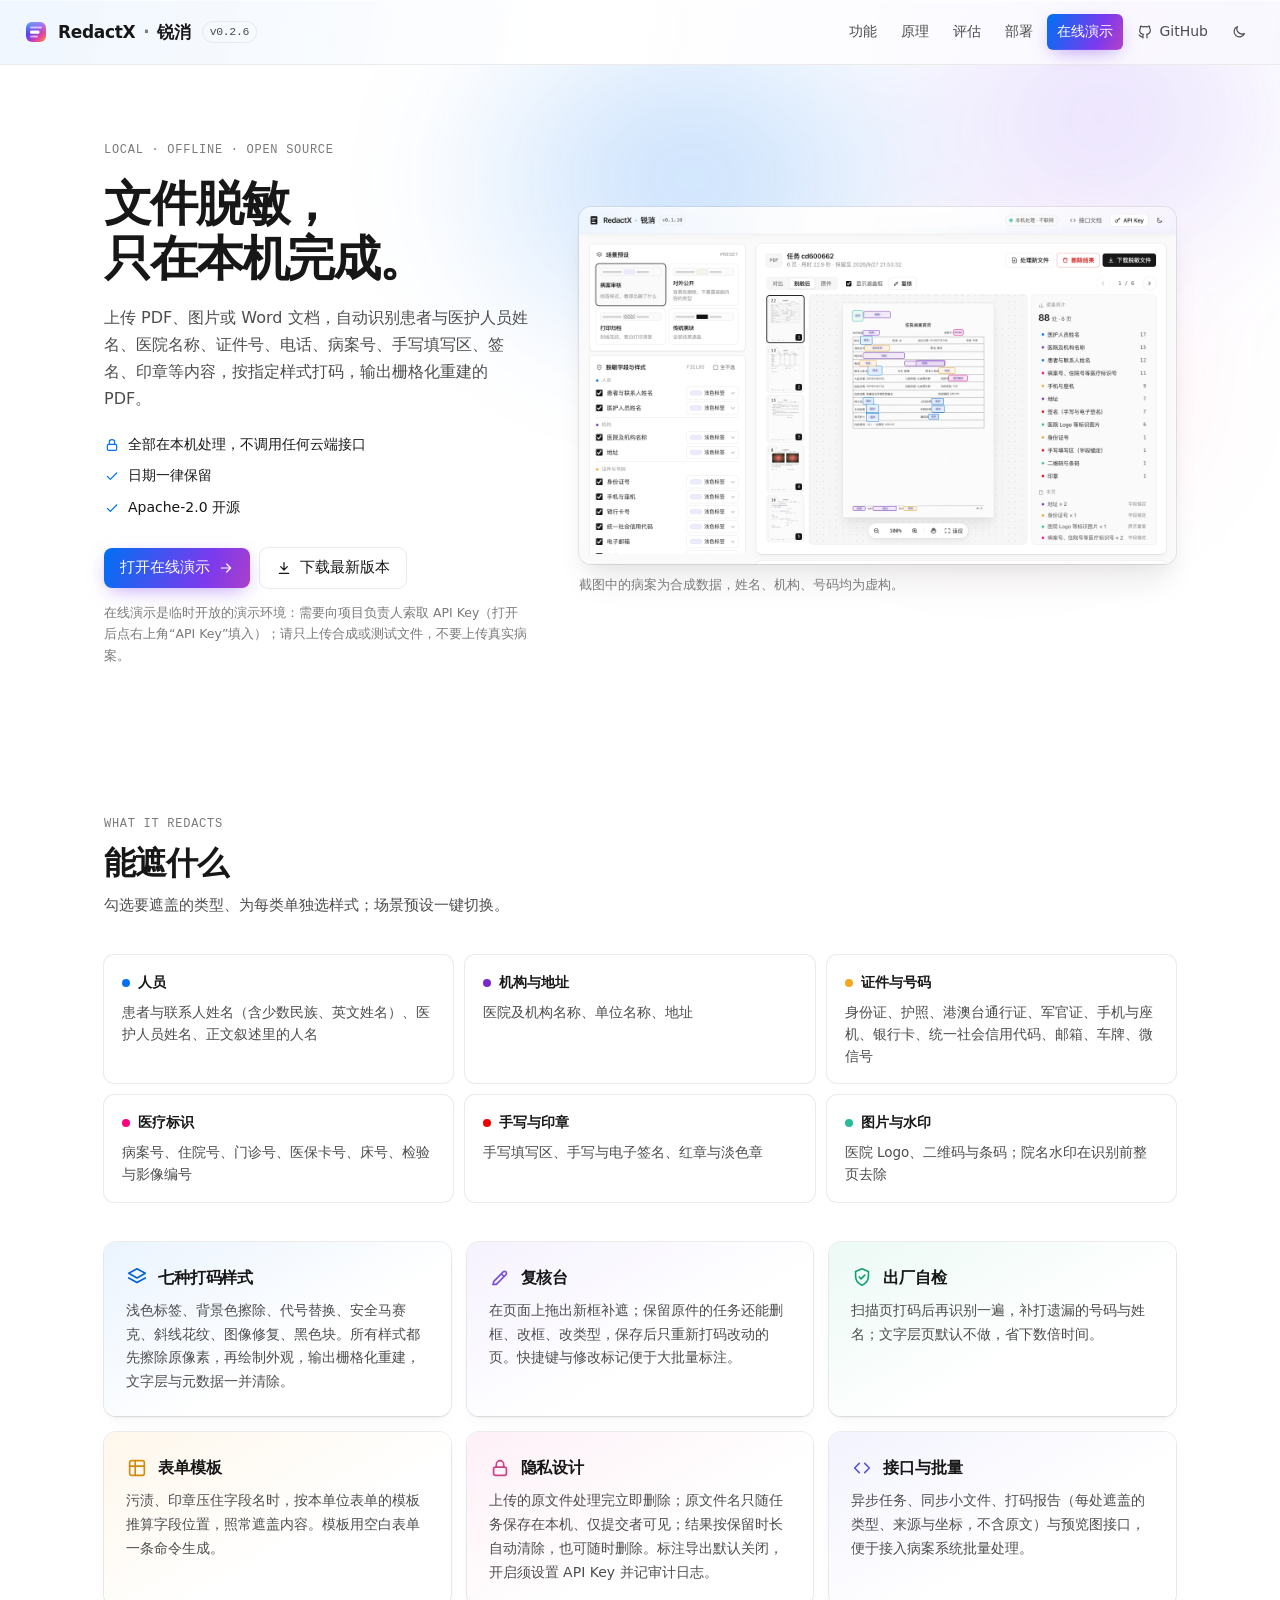
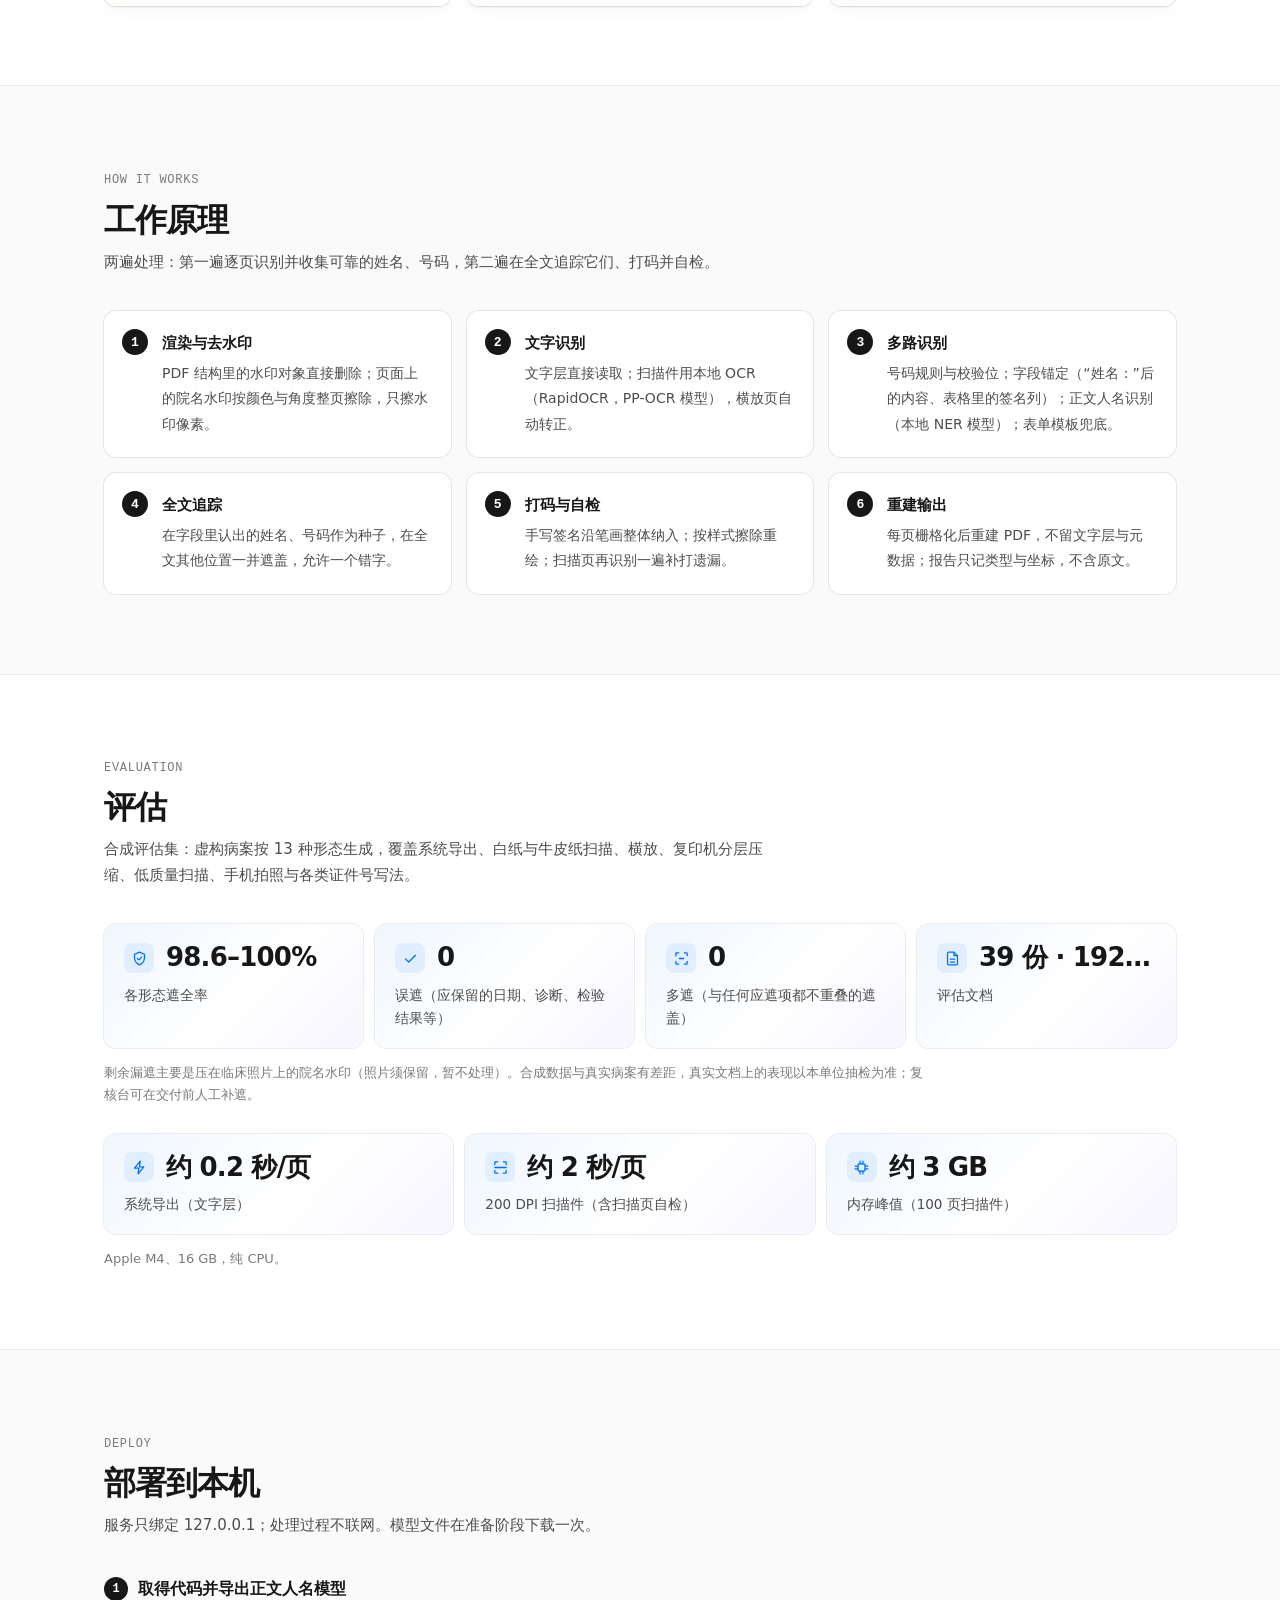
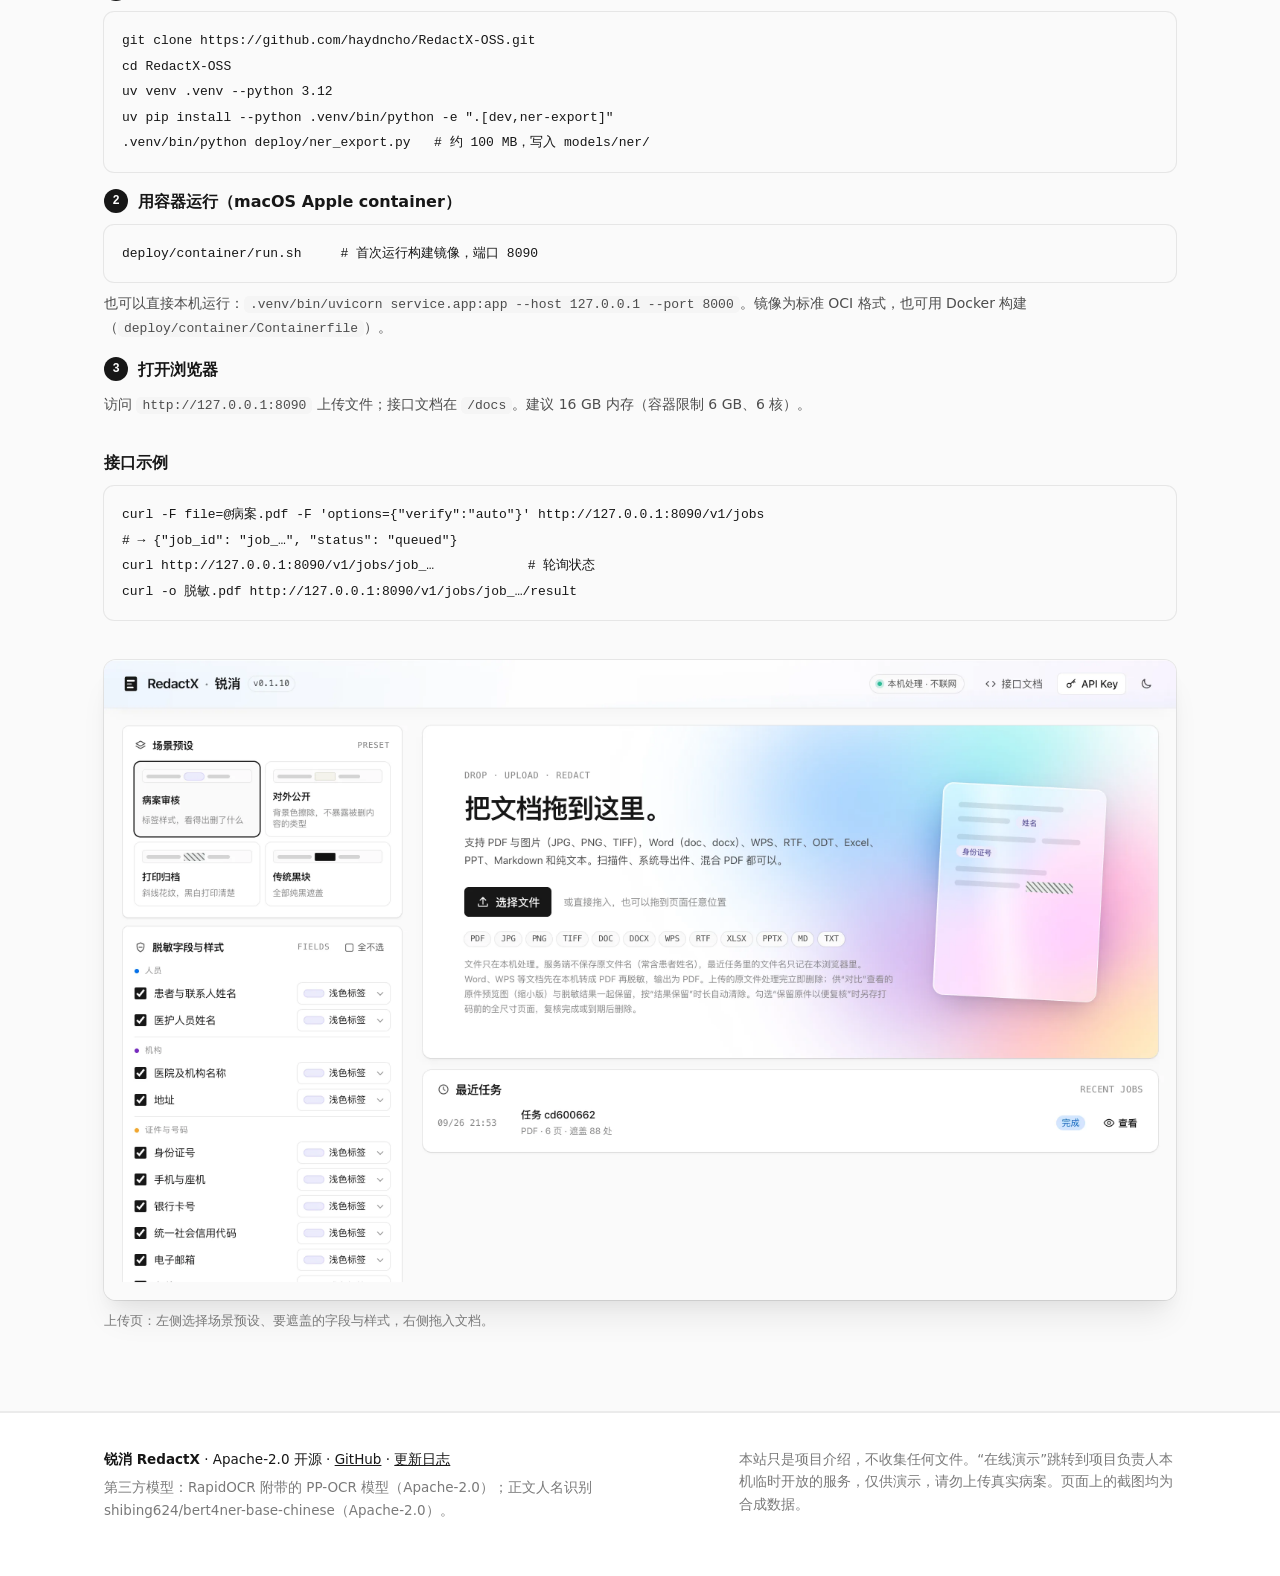
==== commit 9b731071: "发布 0.2.6 Co-Authored-By: Claude Opus 5.5 <noreply@anthropic.com>" ====
--- a/site/index.html
+++ b/site/index.html
@@ -37,7 +37,7 @@
 <header class="topbar">
   <a class="brand" href="#top" aria-label="锐消 RedactX 首页">
     <svg class="mark" aria-hidden="true" viewBox="0 0 24 24"><defs><linearGradient id="rxl-g" x1="2" y1="2" x2="22" y2="22" gradientUnits="userSpaceOnUse"><stop offset="0" stop-color="#0070F3"/><stop offset=".45" stop-color="#7C3AED"/><stop offset=".75" stop-color="#EC4899"/><stop offset="1" stop-color="#F59E0B"/></linearGradient><linearGradient id="rxl-s" x1="12" y1="2" x2="12" y2="13" gradientUnits="userSpaceOnUse"><stop offset="0" stop-color="#fff" stop-opacity=".38"/><stop offset="1" stop-color="#fff" stop-opacity="0"/></linearGradient></defs><rect x="2" y="2" width="20" height="20" rx="6" fill="url(#rxl-g)"/><rect x="2" y="2" width="20" height="20" rx="6" fill="url(#rxl-s)"/><rect x="6" y="6.6" width="12" height="2" rx="1" fill="#fff" fill-opacity=".62"/><rect x="6" y="10.5" width="9.5" height="3.2" rx="1.2" fill="#fff"/><rect x="6" y="15.6" width="8" height="2" rx="1" fill="#fff" fill-opacity=".62"/></svg>
-    <span>RedactX</span><span class="dot">·</span><span>锐消</span><span class="ver">v0.2.5</span>
+    <span>RedactX</span><span class="dot">·</span><span>锐消</span><span class="ver">v0.2.6</span>
   </a>
   <nav class="nav" aria-label="页面导航">
     <a href="#features">功能</a>
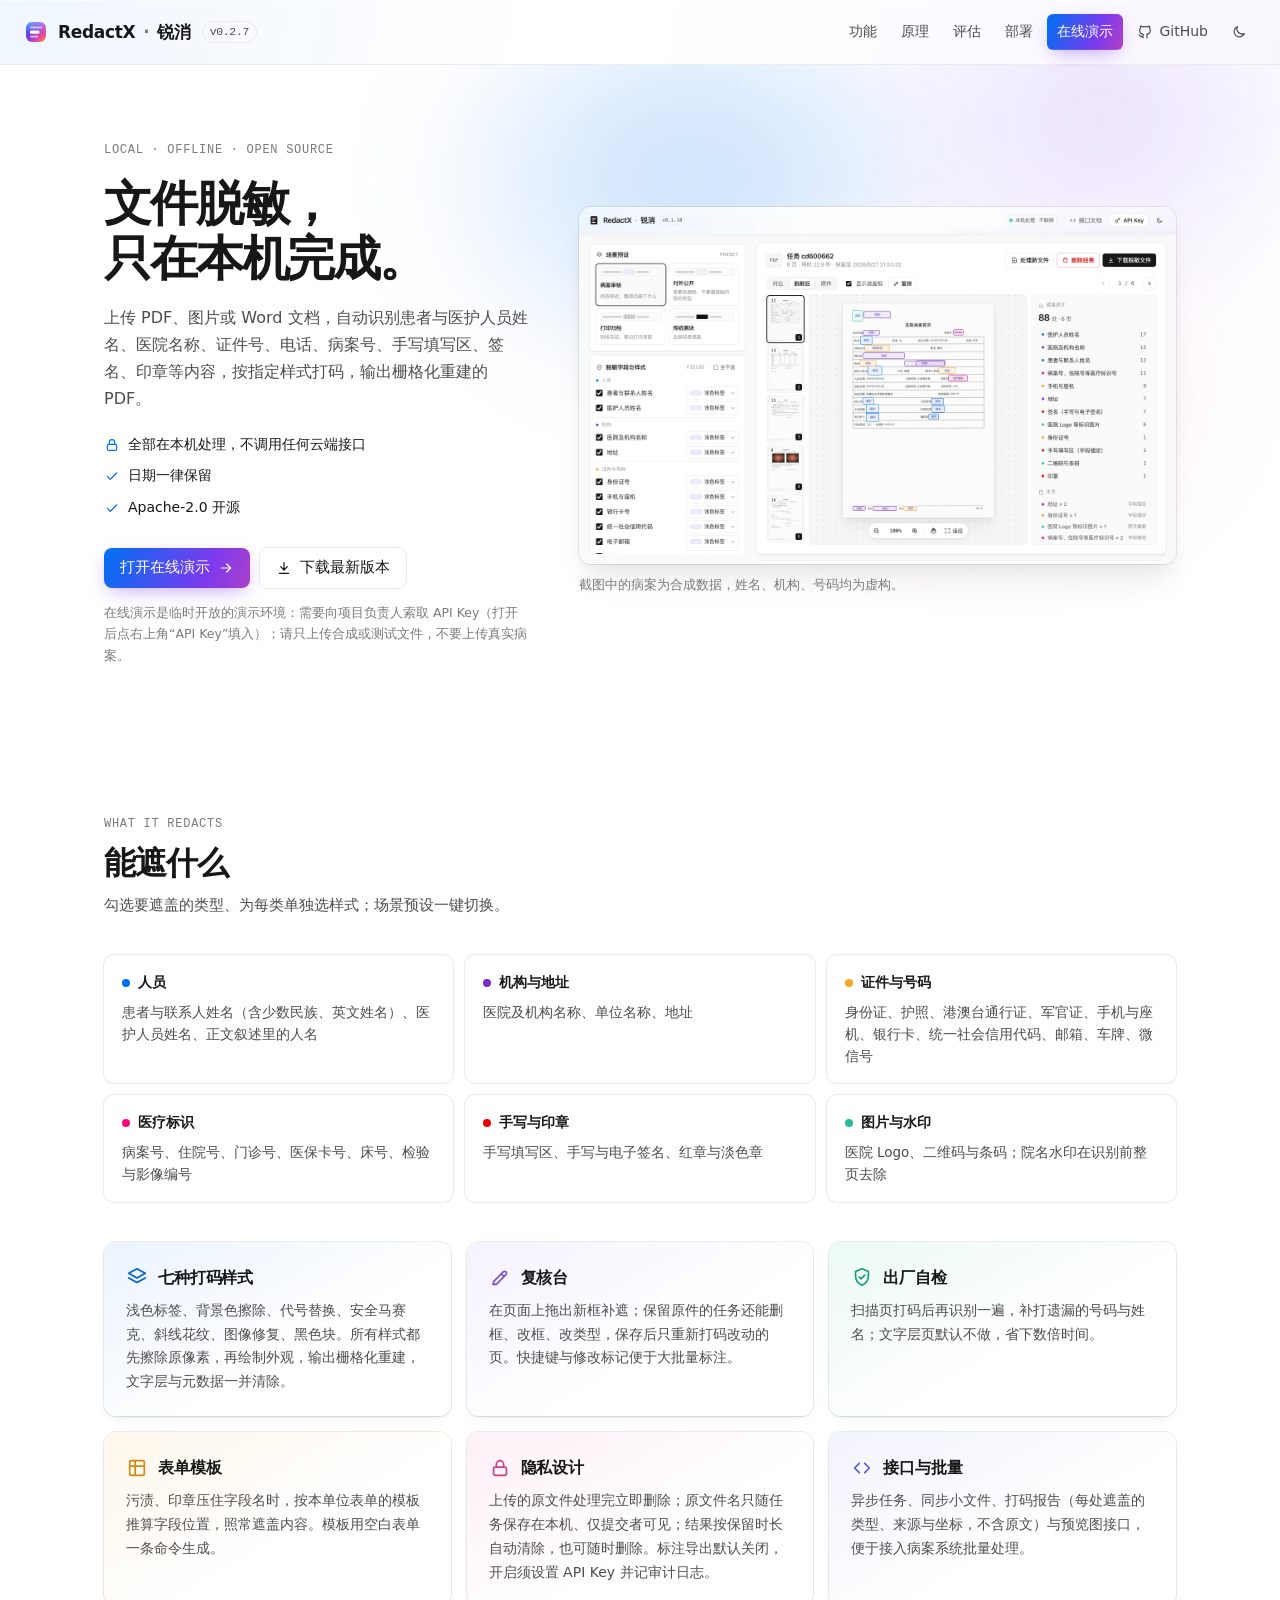
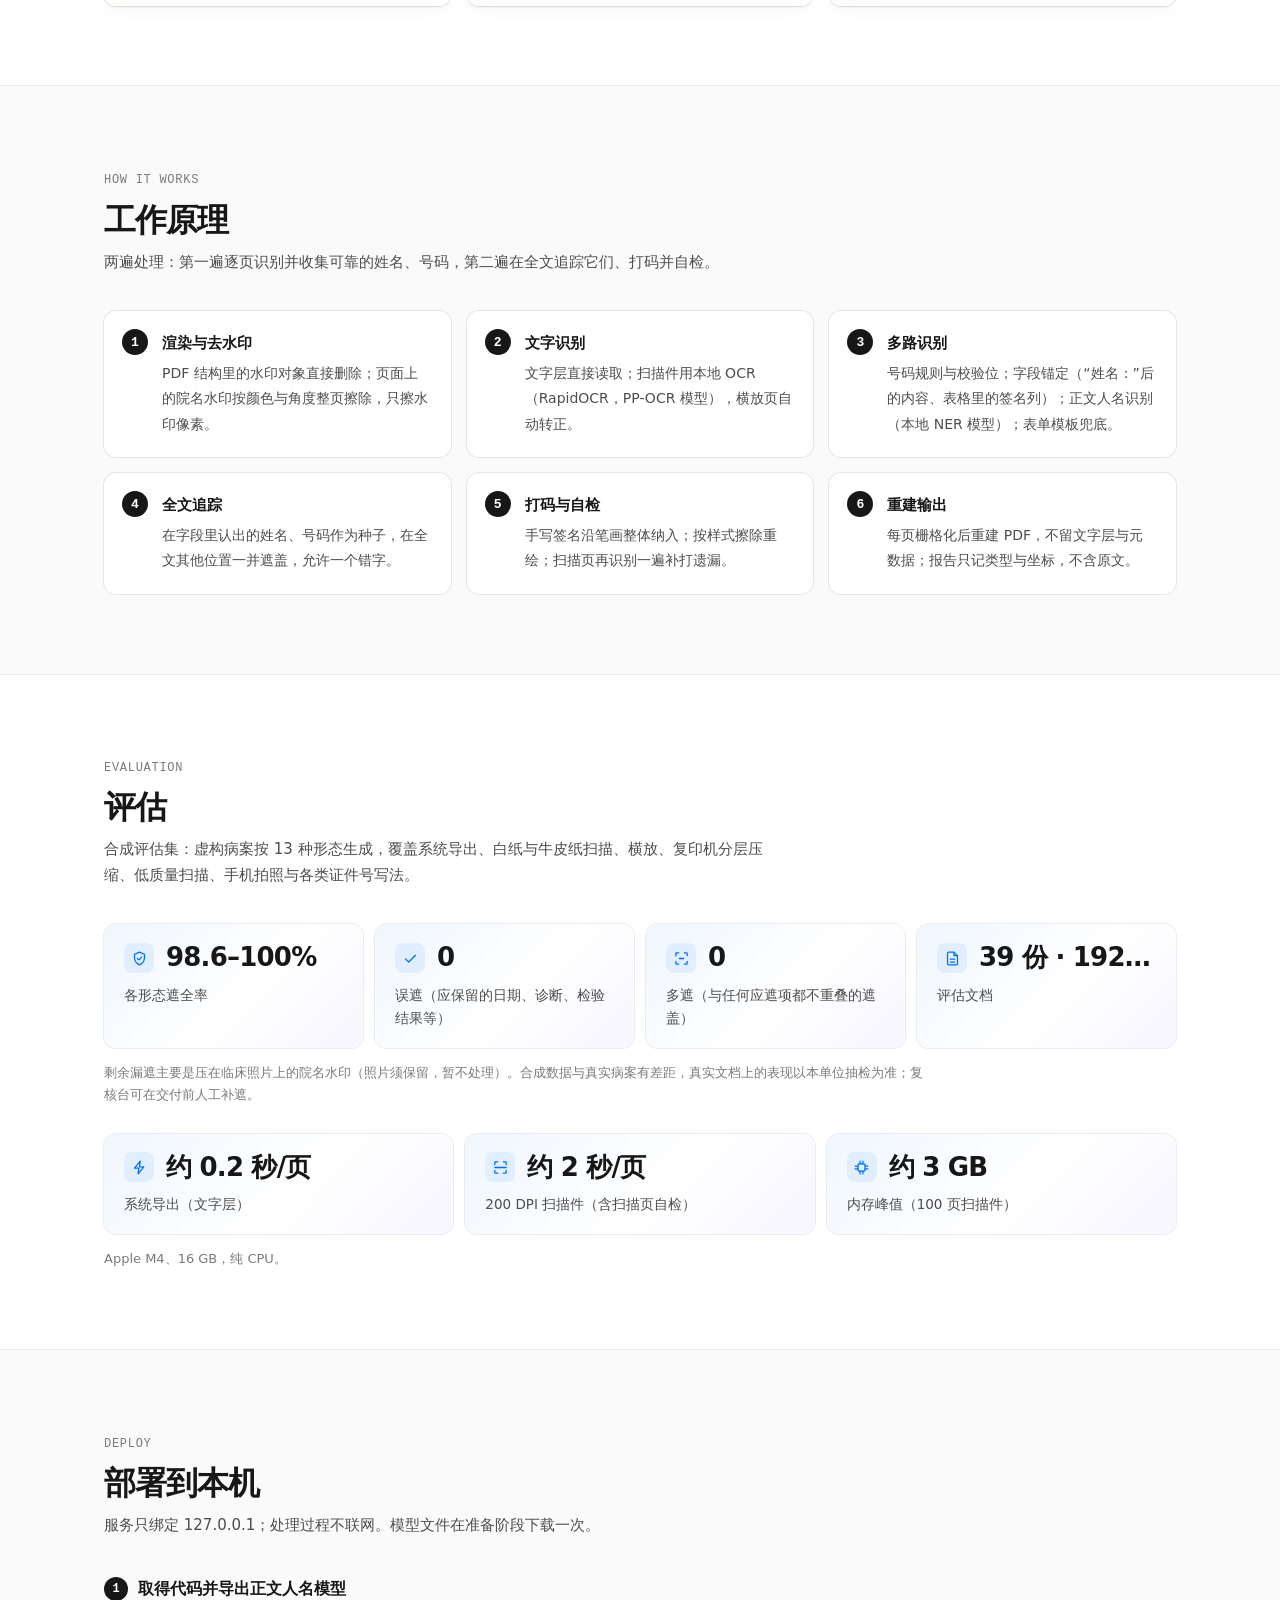
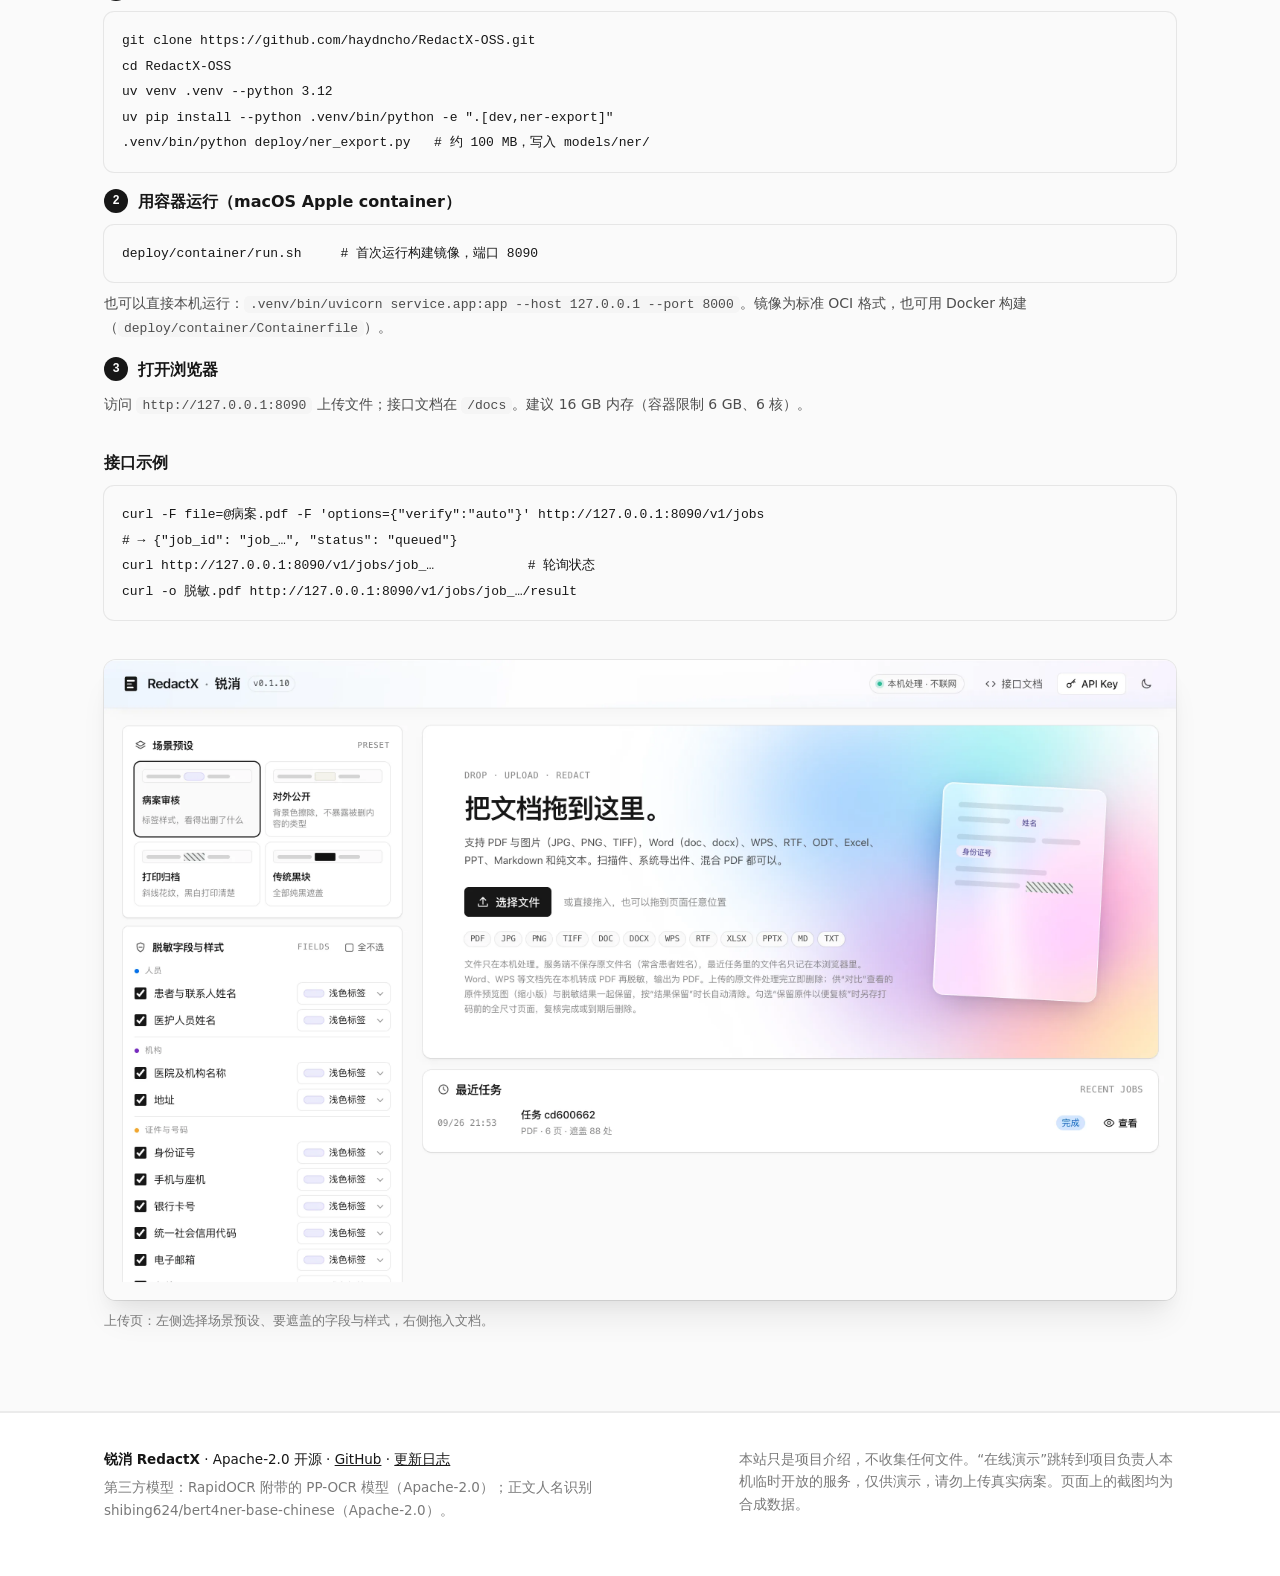
==== commit f1965655: "发布 0.2.7 Co-Authored-By: Claude Opus 5.5 <noreply@anthropic.com>" ====
--- a/site/index.html
+++ b/site/index.html
@@ -37,14 +37,14 @@
 <header class="topbar">
   <a class="brand" href="#top" aria-label="锐消 RedactX 首页">
     <svg class="mark" aria-hidden="true" viewBox="0 0 24 24"><defs><linearGradient id="rxl-g" x1="2" y1="2" x2="22" y2="22" gradientUnits="userSpaceOnUse"><stop offset="0" stop-color="#0070F3"/><stop offset=".45" stop-color="#7C3AED"/><stop offset=".75" stop-color="#EC4899"/><stop offset="1" stop-color="#F59E0B"/></linearGradient><linearGradient id="rxl-s" x1="12" y1="2" x2="12" y2="13" gradientUnits="userSpaceOnUse"><stop offset="0" stop-color="#fff" stop-opacity=".38"/><stop offset="1" stop-color="#fff" stop-opacity="0"/></linearGradient></defs><rect x="2" y="2" width="20" height="20" rx="6" fill="url(#rxl-g)"/><rect x="2" y="2" width="20" height="20" rx="6" fill="url(#rxl-s)"/><rect x="6" y="6.6" width="12" height="2" rx="1" fill="#fff" fill-opacity=".62"/><rect x="6" y="10.5" width="9.5" height="3.2" rx="1.2" fill="#fff"/><rect x="6" y="15.6" width="8" height="2" rx="1" fill="#fff" fill-opacity=".62"/></svg>
-    <span>RedactX</span><span class="dot">·</span><span>锐消</span><span class="ver">v0.2.6</span>
+    <span>RedactX</span><span class="dot">·</span><span>锐消</span><span class="ver">v0.2.7</span>
   </a>
   <nav class="nav" aria-label="页面导航">
     <a href="#features">功能</a>
     <a href="#how">原理</a>
     <a href="#eval">评估</a>
     <a href="#deploy">部署</a>
-    <a class="demo-link btn-demo" href="https://redactx-oss.pages.dev/app" rel="noopener">在线演示</a>
+    <a class="demo-link btn-demo" href="/app">在线演示</a>
     <a class="gh" href="https://github.com/haydncho/RedactX-OSS" rel="noopener"><svg class="ic" aria-hidden="true"><use href="#i-github"/></svg><span>GitHub</span></a>
     <button type="button" class="theme" id="theme" aria-label="切换主题"><svg class="ic sun" aria-hidden="true"><use href="#i-sun"/></svg><svg class="ic moon" aria-hidden="true"><use href="#i-moon"/></svg></button>
   </nav>
@@ -64,7 +64,7 @@
           <li><svg class="ic" aria-hidden="true"><use href="#i-check"/></svg>Apache-2.0 开源</li>
         </ul>
         <div class="cta">
-          <a class="btn primary btn-demo" href="https://redactx-oss.pages.dev/app" rel="noopener">打开在线演示<svg class="ic" aria-hidden="true"><use href="#i-arrow"/></svg></a>
+          <a class="btn primary btn-demo" href="/app">打开在线演示<svg class="ic" aria-hidden="true"><use href="#i-arrow"/></svg></a>
           <a class="btn" href="https://github.com/haydncho/RedactX-OSS/releases/latest" rel="noopener"><svg class="ic" aria-hidden="true"><use href="#i-download"/></svg>下载最新版本</a>
         </div>
         <p class="demo-note">在线演示是临时开放的演示环境：需要向项目负责人索取 API Key（打开后点右上角“API Key”填入）；请只上传合成或测试文件，不要上传真实病案。</p>
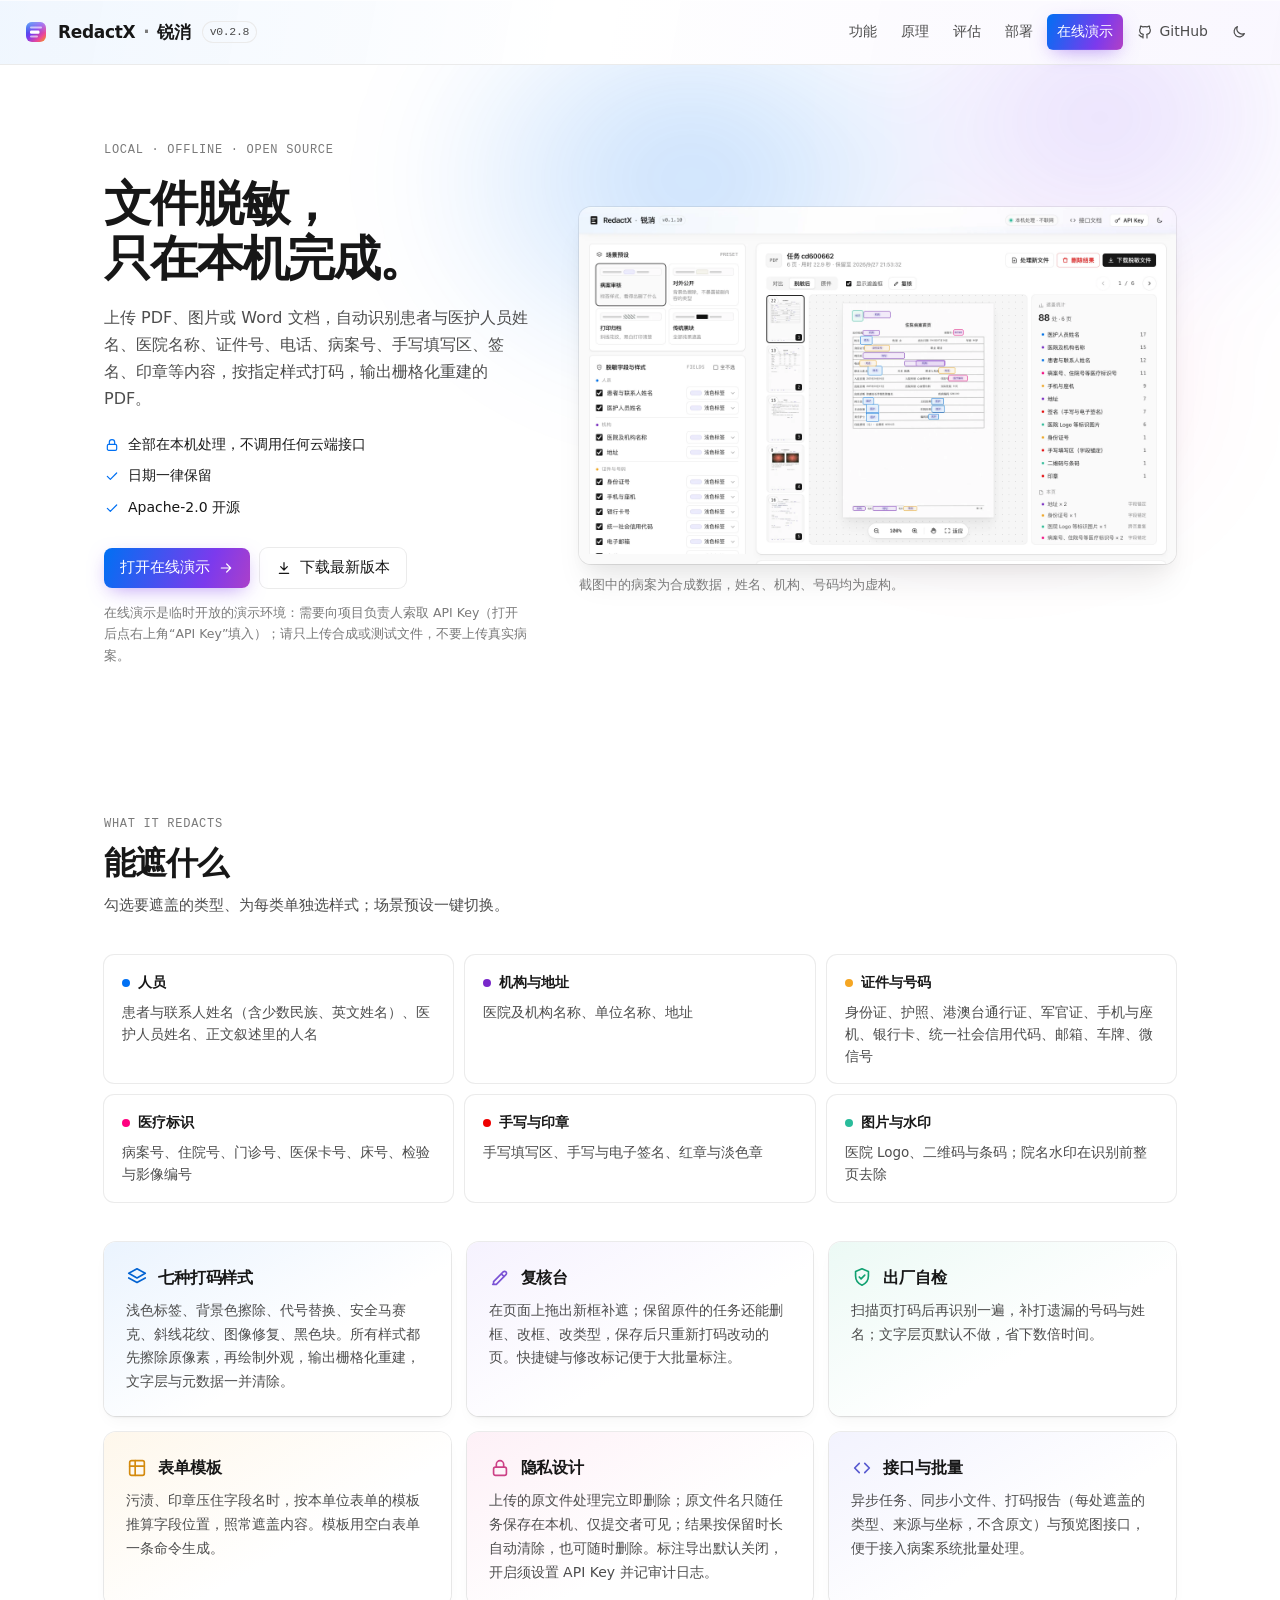
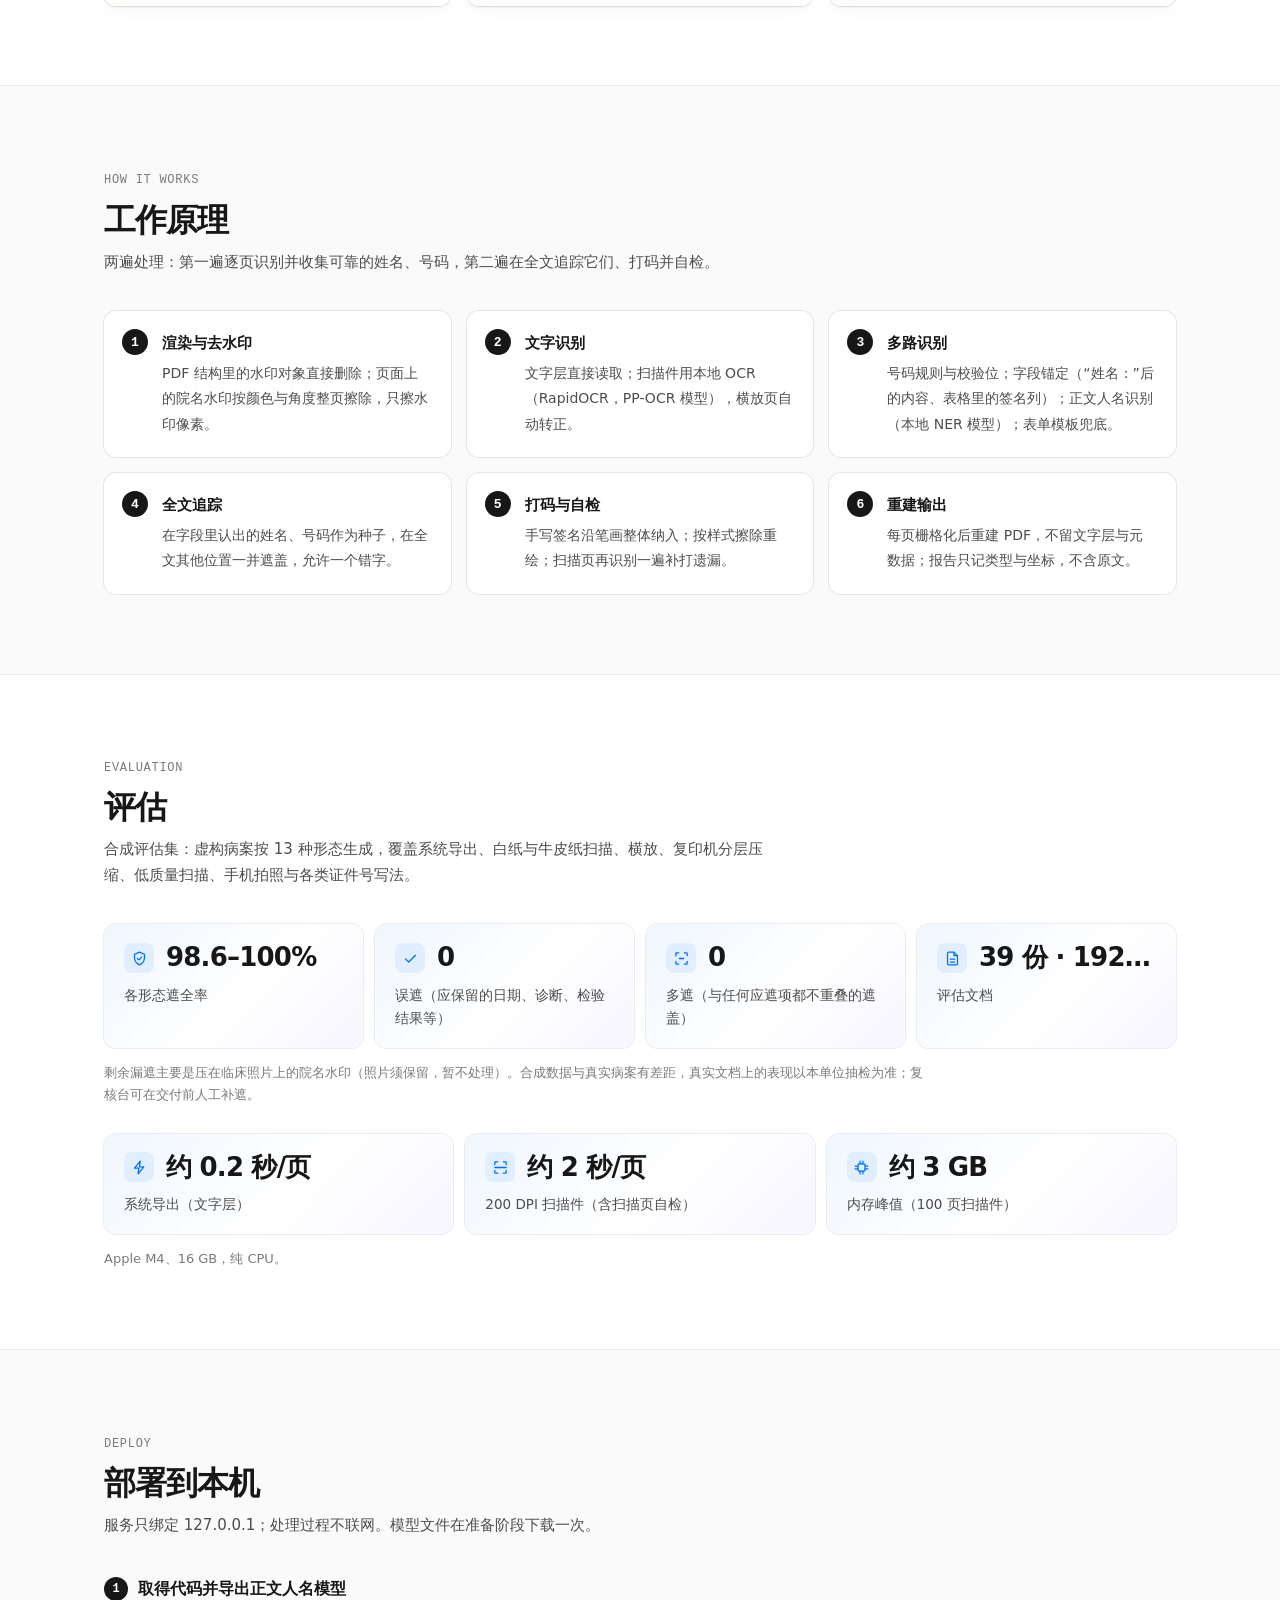
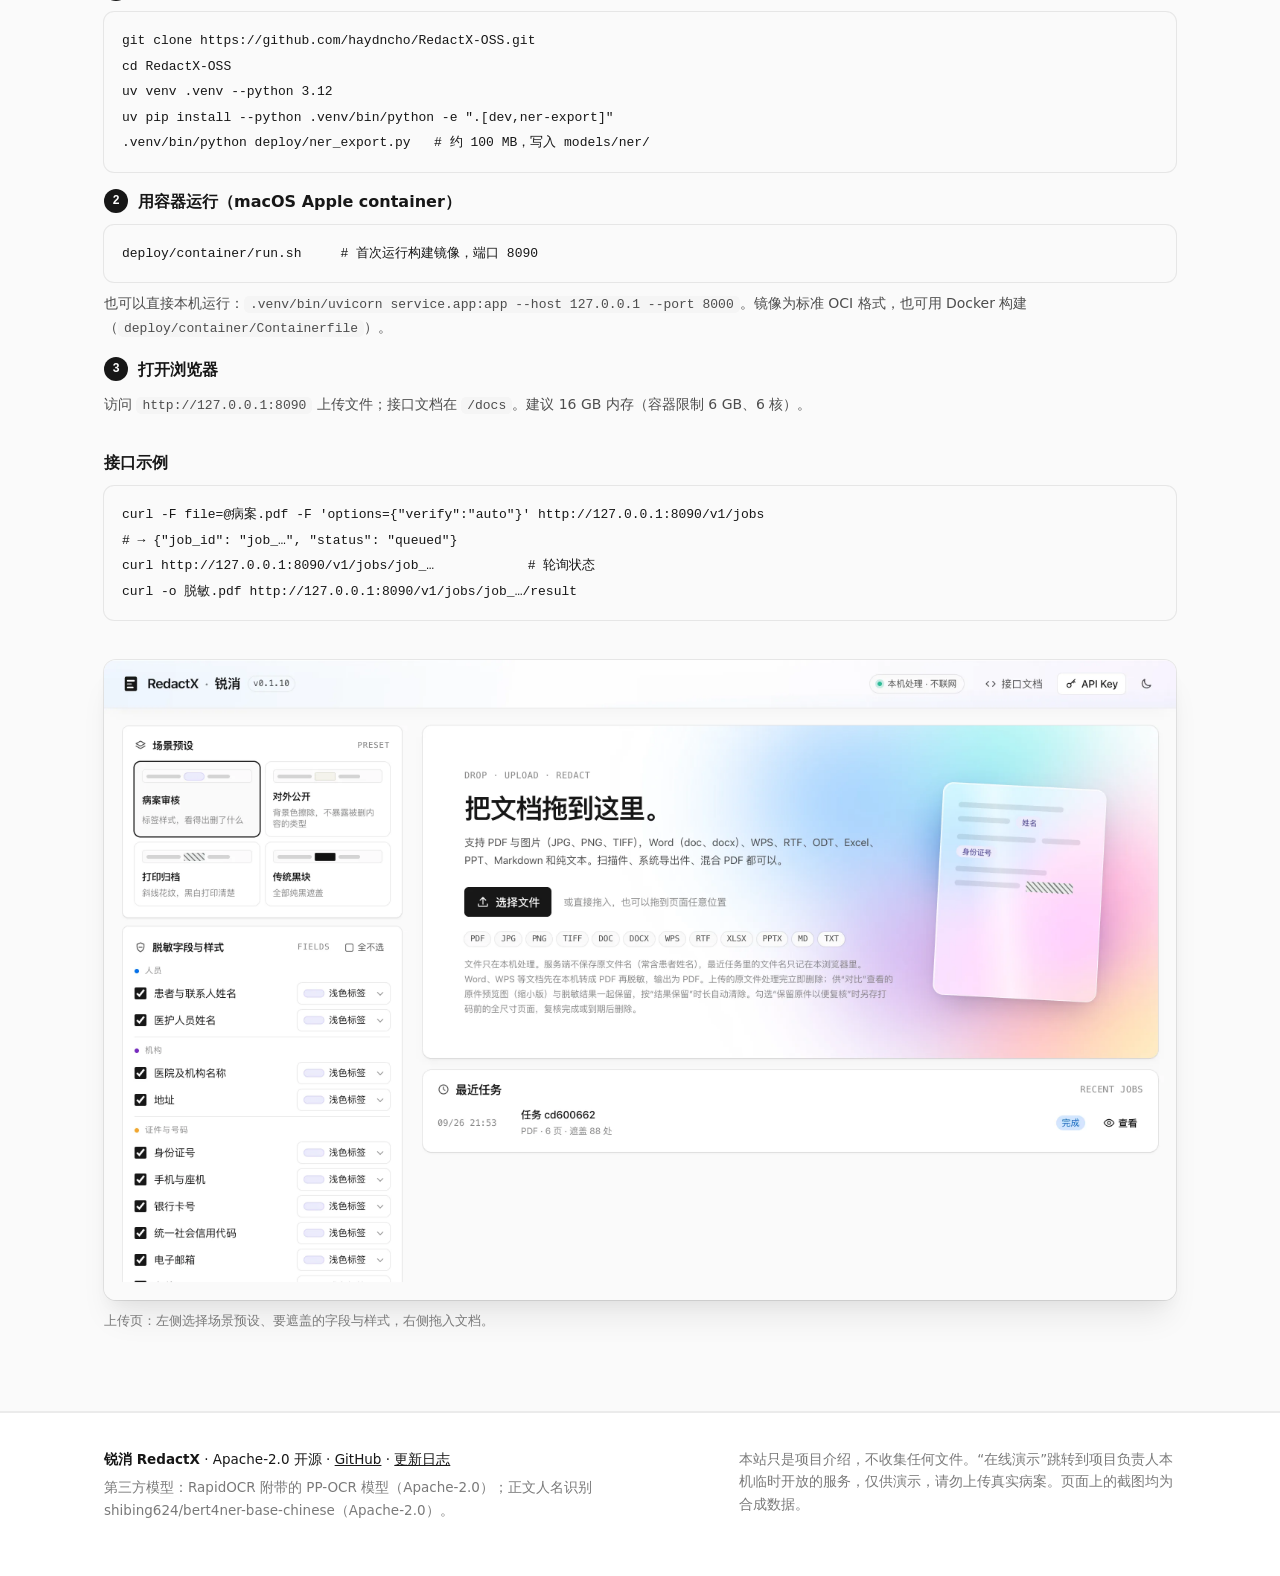
==== commit e3863875: "介绍站显示 v0.2.8" ====
--- a/site/index.html
+++ b/site/index.html
@@ -37,7 +37,7 @@
 <header class="topbar">
   <a class="brand" href="#top" aria-label="锐消 RedactX 首页">
     <svg class="mark" aria-hidden="true" viewBox="0 0 24 24"><defs><linearGradient id="rxl-g" x1="2" y1="2" x2="22" y2="22" gradientUnits="userSpaceOnUse"><stop offset="0" stop-color="#0070F3"/><stop offset=".45" stop-color="#7C3AED"/><stop offset=".75" stop-color="#EC4899"/><stop offset="1" stop-color="#F59E0B"/></linearGradient><linearGradient id="rxl-s" x1="12" y1="2" x2="12" y2="13" gradientUnits="userSpaceOnUse"><stop offset="0" stop-color="#fff" stop-opacity=".38"/><stop offset="1" stop-color="#fff" stop-opacity="0"/></linearGradient></defs><rect x="2" y="2" width="20" height="20" rx="6" fill="url(#rxl-g)"/><rect x="2" y="2" width="20" height="20" rx="6" fill="url(#rxl-s)"/><rect x="6" y="6.6" width="12" height="2" rx="1" fill="#fff" fill-opacity=".62"/><rect x="6" y="10.5" width="9.5" height="3.2" rx="1.2" fill="#fff"/><rect x="6" y="15.6" width="8" height="2" rx="1" fill="#fff" fill-opacity=".62"/></svg>
-    <span>RedactX</span><span class="dot">·</span><span>锐消</span><span class="ver">v0.2.7</span>
+    <span>RedactX</span><span class="dot">·</span><span>锐消</span><span class="ver">v0.2.8</span>
   </a>
   <nav class="nav" aria-label="页面导航">
     <a href="#features">功能</a>
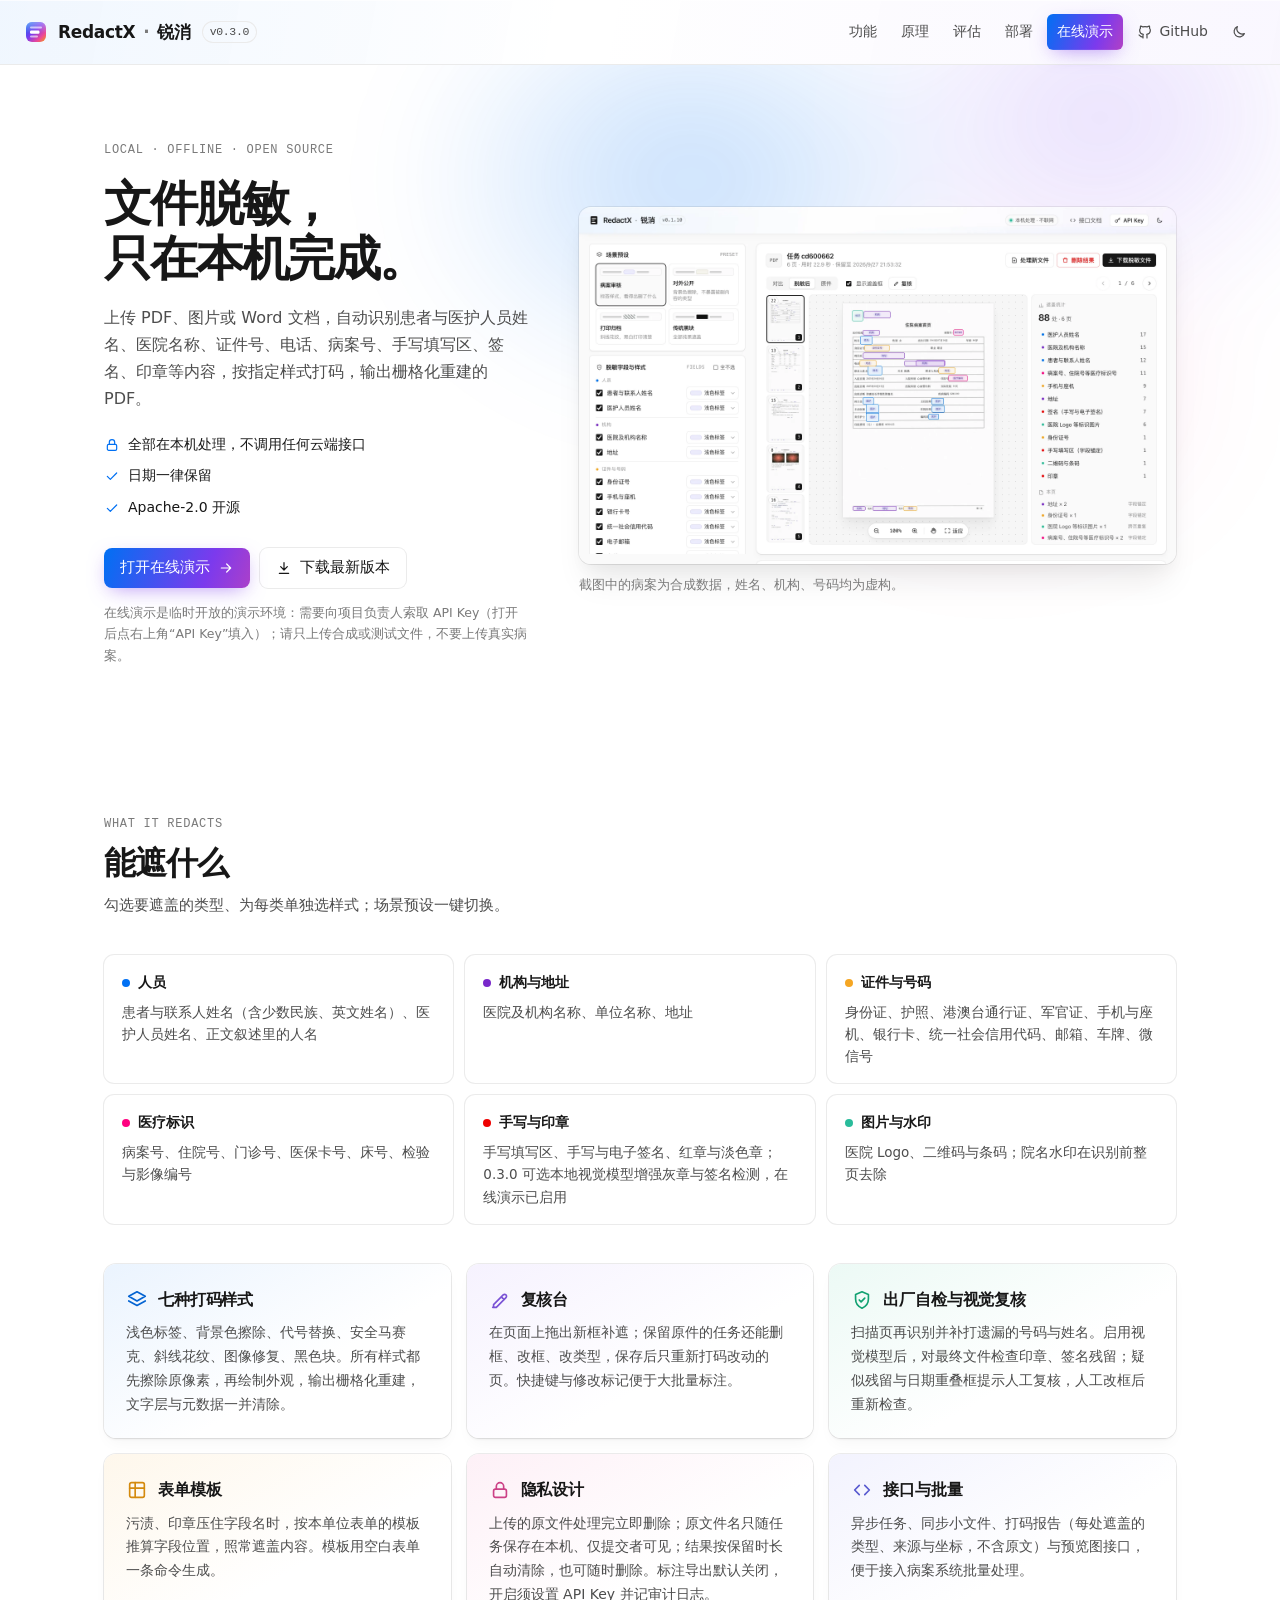
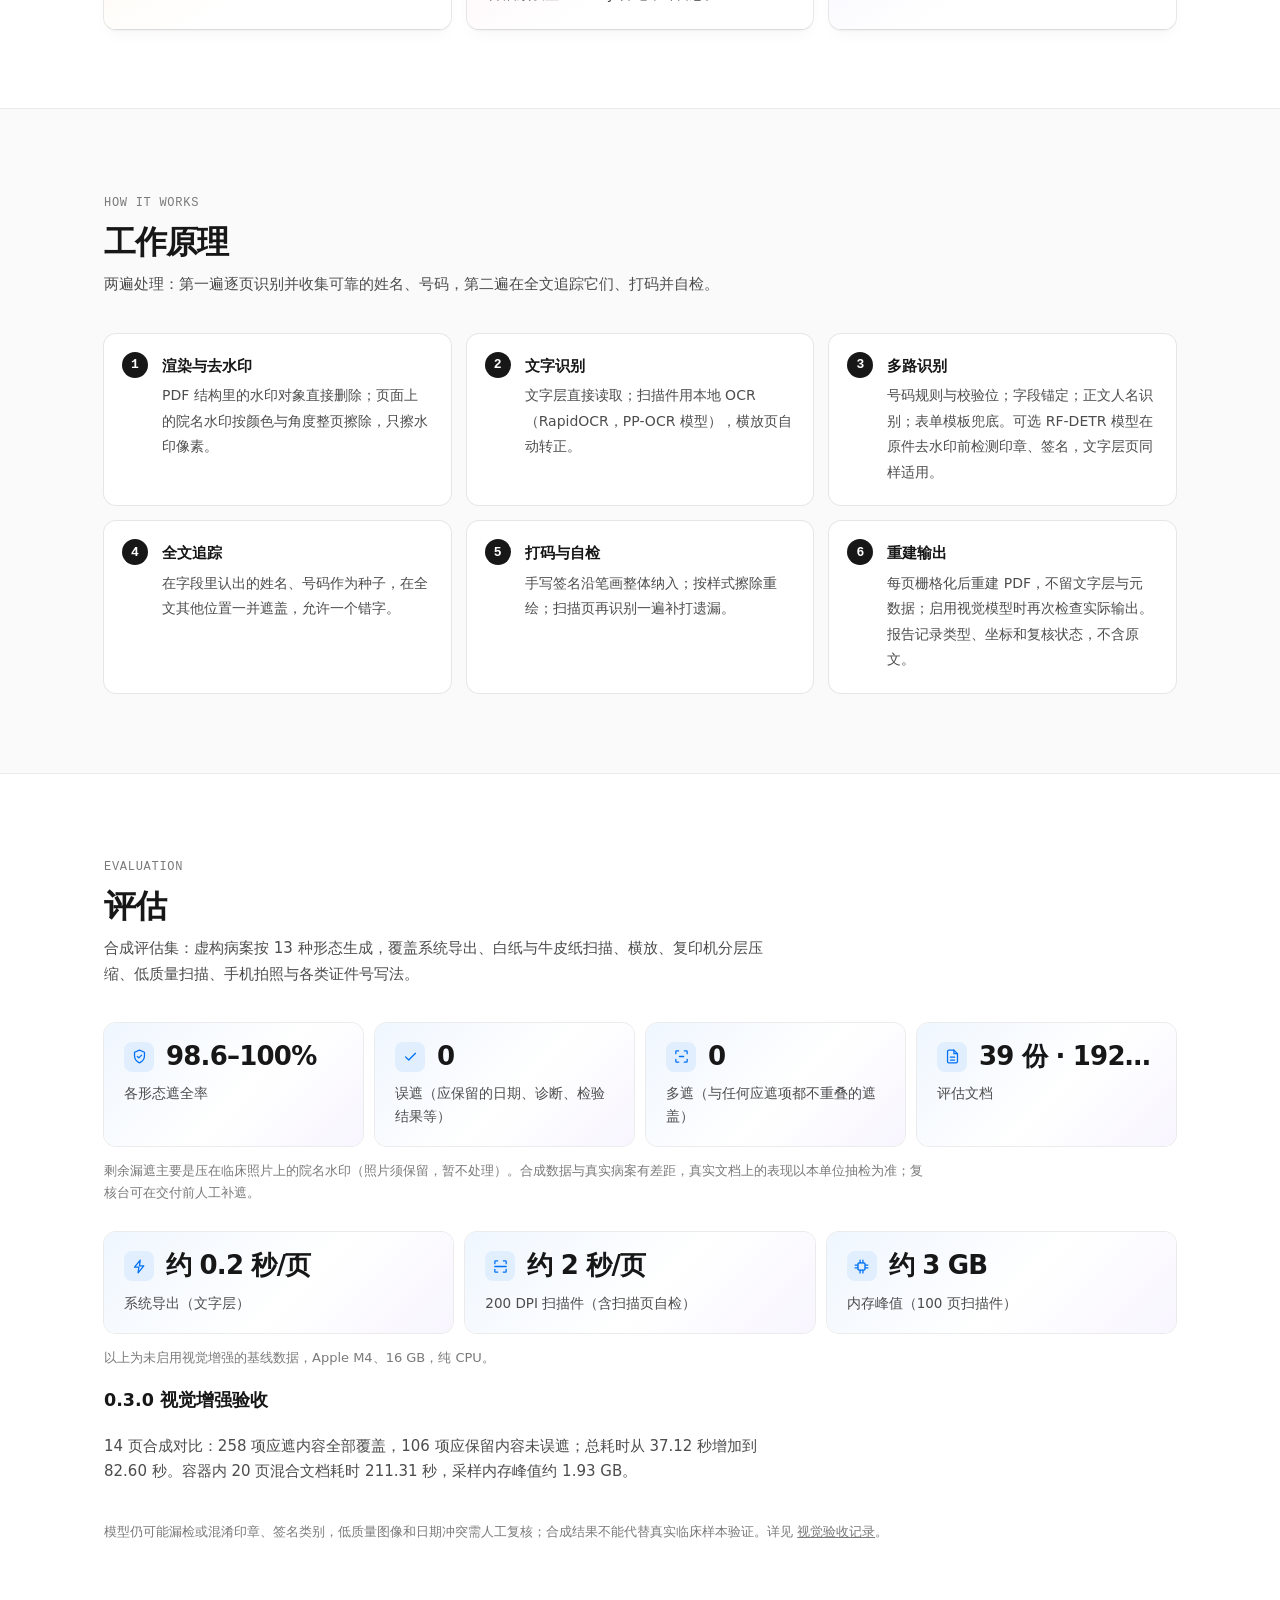
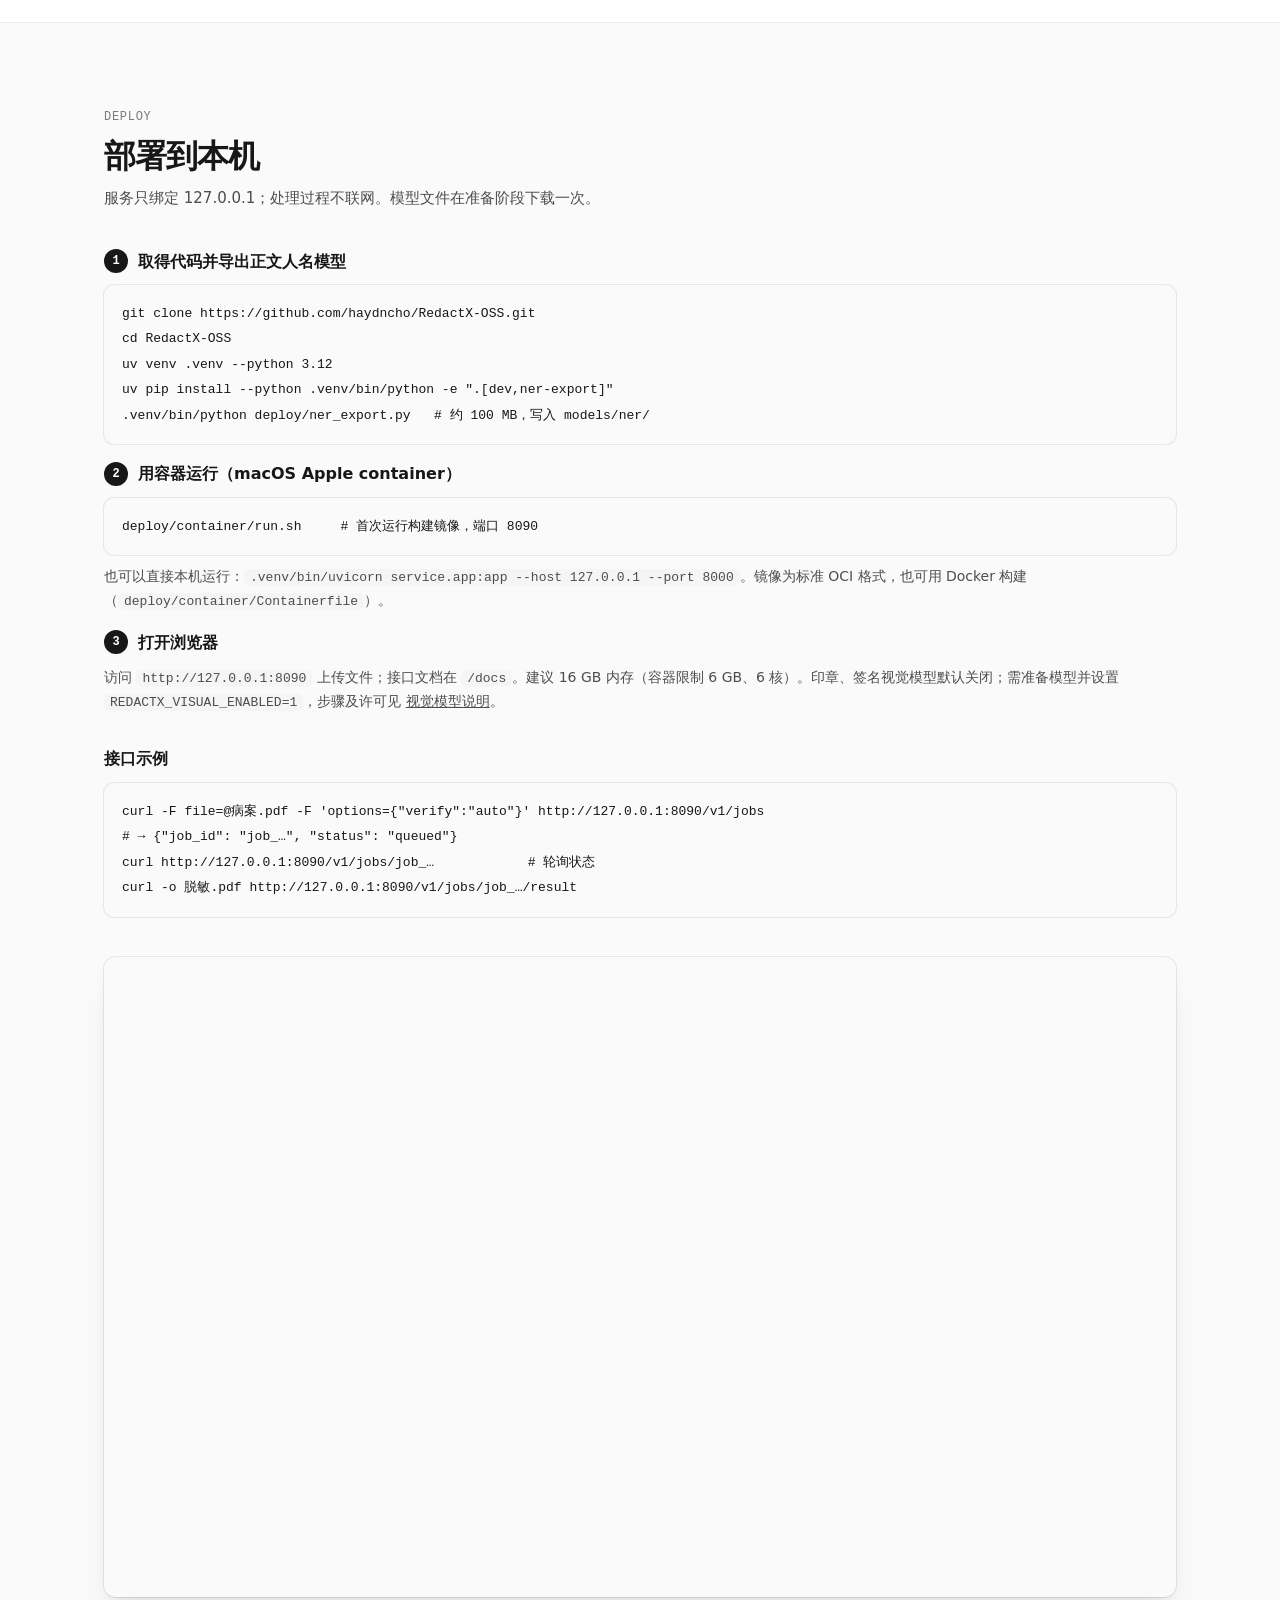
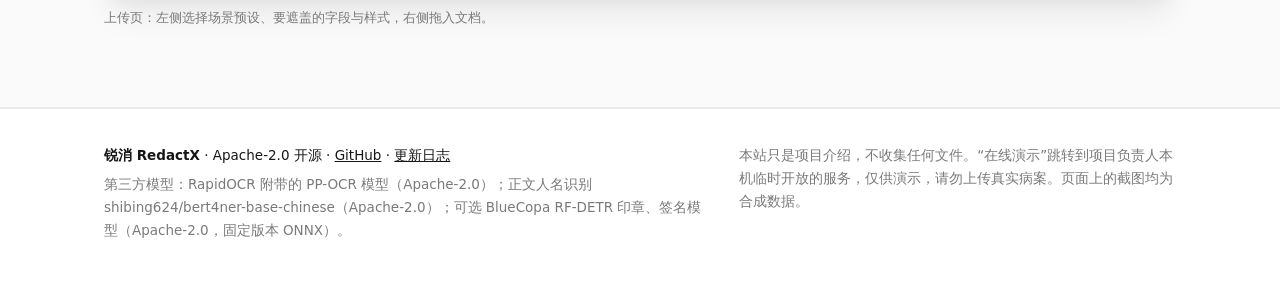
==== commit fd6eef0c: "发布 0.3.0 并更新视觉检测说明与介绍站 将已验收的视觉检测迁移发布为正式版，补充模型启用、复核和性能边界说明。  验证：156 项测试通过；JavaScript 语法和差异格式检查通过。" ====
--- a/site/index.html
+++ b/site/index.html
@@ -37,7 +37,7 @@
 <header class="topbar">
   <a class="brand" href="#top" aria-label="锐消 RedactX 首页">
     <svg class="mark" aria-hidden="true" viewBox="0 0 24 24"><defs><linearGradient id="rxl-g" x1="2" y1="2" x2="22" y2="22" gradientUnits="userSpaceOnUse"><stop offset="0" stop-color="#0070F3"/><stop offset=".45" stop-color="#7C3AED"/><stop offset=".75" stop-color="#EC4899"/><stop offset="1" stop-color="#F59E0B"/></linearGradient><linearGradient id="rxl-s" x1="12" y1="2" x2="12" y2="13" gradientUnits="userSpaceOnUse"><stop offset="0" stop-color="#fff" stop-opacity=".38"/><stop offset="1" stop-color="#fff" stop-opacity="0"/></linearGradient></defs><rect x="2" y="2" width="20" height="20" rx="6" fill="url(#rxl-g)"/><rect x="2" y="2" width="20" height="20" rx="6" fill="url(#rxl-s)"/><rect x="6" y="6.6" width="12" height="2" rx="1" fill="#fff" fill-opacity=".62"/><rect x="6" y="10.5" width="9.5" height="3.2" rx="1.2" fill="#fff"/><rect x="6" y="15.6" width="8" height="2" rx="1" fill="#fff" fill-opacity=".62"/></svg>
-    <span>RedactX</span><span class="dot">·</span><span>锐消</span><span class="ver">v0.2.8</span>
+    <span>RedactX</span><span class="dot">·</span><span>锐消</span><span class="ver">v0.3.0</span>
   </a>
   <nav class="nav" aria-label="页面导航">
     <a href="#features">功能</a>
@@ -85,14 +85,14 @@
         <div class="group"><h3><i class="g-org"></i>机构与地址</h3><p>医院及机构名称、单位名称、地址</p></div>
         <div class="group"><h3><i class="g-numbers"></i>证件与号码</h3><p>身份证、护照、港澳台通行证、军官证、手机与座机、银行卡、统一社会信用代码、邮箱、车牌、微信号</p></div>
         <div class="group"><h3><i class="g-medical"></i>医疗标识</h3><p>病案号、住院号、门诊号、医保卡号、床号、检验与影像编号</p></div>
-        <div class="group"><h3><i class="g-handwriting"></i>手写与印章</h3><p>手写填写区、手写与电子签名、红章与淡色章</p></div>
+        <div class="group"><h3><i class="g-handwriting"></i>手写与印章</h3><p>手写填写区、手写与电子签名、红章与淡色章；0.3.0 可选本地视觉模型增强灰章与签名检测，在线演示已启用</p></div>
         <div class="group"><h3><i class="g-images"></i>图片与水印</h3><p>医院 Logo、二维码与条码；院名水印在识别前整页去除</p></div>
       </div>
 
       <div class="cards">
         <article class="card"><div class="card-head"><svg class="ic" aria-hidden="true"><use href="#i-layers"/></svg><h3>七种打码样式</h3></div><p>浅色标签、背景色擦除、代号替换、安全马赛克、斜线花纹、图像修复、黑色块。所有样式都先擦除原像素，再绘制外观，输出栅格化重建，文字层与元数据一并清除。</p></article>
         <article class="card"><div class="card-head"><svg class="ic" aria-hidden="true"><use href="#i-edit"/></svg><h3>复核台</h3></div><p>在页面上拖出新框补遮；保留原件的任务还能删框、改框、改类型，保存后只重新打码改动的页。快捷键与修改标记便于大批量标注。</p></article>
-        <article class="card"><div class="card-head"><svg class="ic" aria-hidden="true"><use href="#i-shield"/></svg><h3>出厂自检</h3></div><p>扫描页打码后再识别一遍，补打遗漏的号码与姓名；文字层页默认不做，省下数倍时间。</p></article>
+        <article class="card"><div class="card-head"><svg class="ic" aria-hidden="true"><use href="#i-shield"/></svg><h3>出厂自检与视觉复核</h3></div><p>扫描页再识别并补打遗漏的号码与姓名。启用视觉模型后，对最终文件检查印章、签名残留；疑似残留与日期重叠框提示人工复核，人工改框后重新检查。</p></article>
         <article class="card"><div class="card-head"><svg class="ic" aria-hidden="true"><use href="#i-grid"/></svg><h3>表单模板</h3></div><p>污渍、印章压住字段名时，按本单位表单的模板推算字段位置，照常遮盖内容。模板用空白表单一条命令生成。</p></article>
         <article class="card"><div class="card-head"><svg class="ic" aria-hidden="true"><use href="#i-lock"/></svg><h3>隐私设计</h3></div><p>上传的原文件处理完立即删除；原文件名只随任务保存在本机、仅提交者可见；结果按保留时长自动清除，也可随时删除。标注导出默认关闭，开启须设置 API Key 并记审计日志。</p></article>
         <article class="card"><div class="card-head"><svg class="ic" aria-hidden="true"><use href="#i-code"/></svg><h3>接口与批量</h3></div><p>异步任务、同步小文件、打码报告（每处遮盖的类型、来源与坐标，不含原文）与预览图接口，便于接入病案系统批量处理。</p></article>
@@ -106,10 +106,10 @@
       <ol class="steps">
         <li><b>渲染与去水印</b><span>PDF 结构里的水印对象直接删除；页面上的院名水印按颜色与角度整页擦除，只擦水印像素。</span></li>
         <li><b>文字识别</b><span>文字层直接读取；扫描件用本地 OCR（RapidOCR，PP-OCR 模型），横放页自动转正。</span></li>
-        <li><b>多路识别</b><span>号码规则与校验位；字段锚定（“姓名：”后的内容、表格里的签名列）；正文人名识别（本地 NER 模型）；表单模板兜底。</span></li>
+        <li><b>多路识别</b><span>号码规则与校验位；字段锚定；正文人名识别；表单模板兜底。可选 RF-DETR 模型在原件去水印前检测印章、签名，文字层页同样适用。</span></li>
         <li><b>全文追踪</b><span>在字段里认出的姓名、号码作为种子，在全文其他位置一并遮盖，允许一个错字。</span></li>
         <li><b>打码与自检</b><span>手写签名沿笔画整体纳入；按样式擦除重绘；扫描页再识别一遍补打遗漏。</span></li>
-        <li><b>重建输出</b><span>每页栅格化后重建 PDF，不留文字层与元数据；报告只记类型与坐标，不含原文。</span></li>
+        <li><b>重建输出</b><span>每页栅格化后重建 PDF，不留文字层与元数据；启用视觉模型时再次检查实际输出。报告记录类型、坐标和复核状态，不含原文。</span></li>
       </ol>
     </div>
   </section>
@@ -129,7 +129,9 @@
         <div class="stat"><span class="stat-ic"><svg class="ic" aria-hidden="true"><use href="#i-scan"/></svg></span><b>约 2 秒/页</b><span>200 DPI 扫描件（含扫描页自检）</span></div>
         <div class="stat"><span class="stat-ic"><svg class="ic" aria-hidden="true"><use href="#i-cpu"/></svg></span><b>约 3 GB</b><span>内存峰值（100 页扫描件）</span></div>
       </div>
-      <p class="note">Apple M4、16 GB，纯 CPU。</p>
+      <p class="note">以上为未启用视觉增强的基线数据，Apple M4、16 GB，纯 CPU。</p>
+      <div class="head"><h3>0.3.0 视觉增强验收</h3><p>14 页合成对比：258 项应遮内容全部覆盖，106 项应保留内容未误遮；总耗时从 37.12 秒增加到 82.60 秒。容器内 20 页混合文档耗时 211.31 秒，采样内存峰值约 1.93 GB。</p></div>
+      <p class="note">模型仍可能漏检或混淆印章、签名类别，低质量图像和日期冲突需人工复核；合成结果不能代替真实临床样本验证。详见 <a href="https://github.com/haydncho/RedactX-OSS/blob/main/docs/visual-acceptance-2026-11-07.md">视觉验收记录</a>。</p>
     </div>
   </section>
 
@@ -152,7 +154,7 @@
         </div>
         <div class="step">
           <h3><span class="n">3</span>打开浏览器</h3>
-          <p>访问 <code>http://127.0.0.1:8090</code> 上传文件；接口文档在 <code>/docs</code>。建议 16 GB 内存（容器限制 6 GB、6 核）。</p>
+          <p>访问 <code>http://127.0.0.1:8090</code> 上传文件；接口文档在 <code>/docs</code>。建议 16 GB 内存（容器限制 6 GB、6 核）。印章、签名视觉模型默认关闭；需准备模型并设置 <code>REDACTX_VISUAL_ENABLED=1</code>，步骤及许可见 <a href="https://github.com/haydncho/RedactX-OSS/blob/main/docs/visual-model.md">视觉模型说明</a>。</p>
         </div>
       </div>
       <div class="api">
@@ -174,7 +176,7 @@
   <div class="wrap foot-grid">
     <div>
       <p><b>锐消 RedactX</b> · Apache-2.0 开源 · <a href="https://github.com/haydncho/RedactX-OSS" rel="noopener">GitHub</a> · <a href="https://github.com/haydncho/RedactX-OSS/blob/main/CHANGELOG.md" rel="noopener">更新日志</a></p>
-      <p class="muted">第三方模型：RapidOCR 附带的 PP-OCR 模型（Apache-2.0）；正文人名识别 shibing624/bert4ner-base-chinese（Apache-2.0）。</p>
+      <p class="muted">第三方模型：RapidOCR 附带的 PP-OCR 模型（Apache-2.0）；正文人名识别 shibing624/bert4ner-base-chinese（Apache-2.0）；可选 BlueCopa RF-DETR 印章、签名模型（Apache-2.0，固定版本 ONNX）。</p>
     </div>
     <p class="muted">本站只是项目介绍，不收集任何文件。“在线演示”跳转到项目负责人本机临时开放的服务，仅供演示，请勿上传真实病案。页面上的截图均为合成数据。</p>
   </div>
